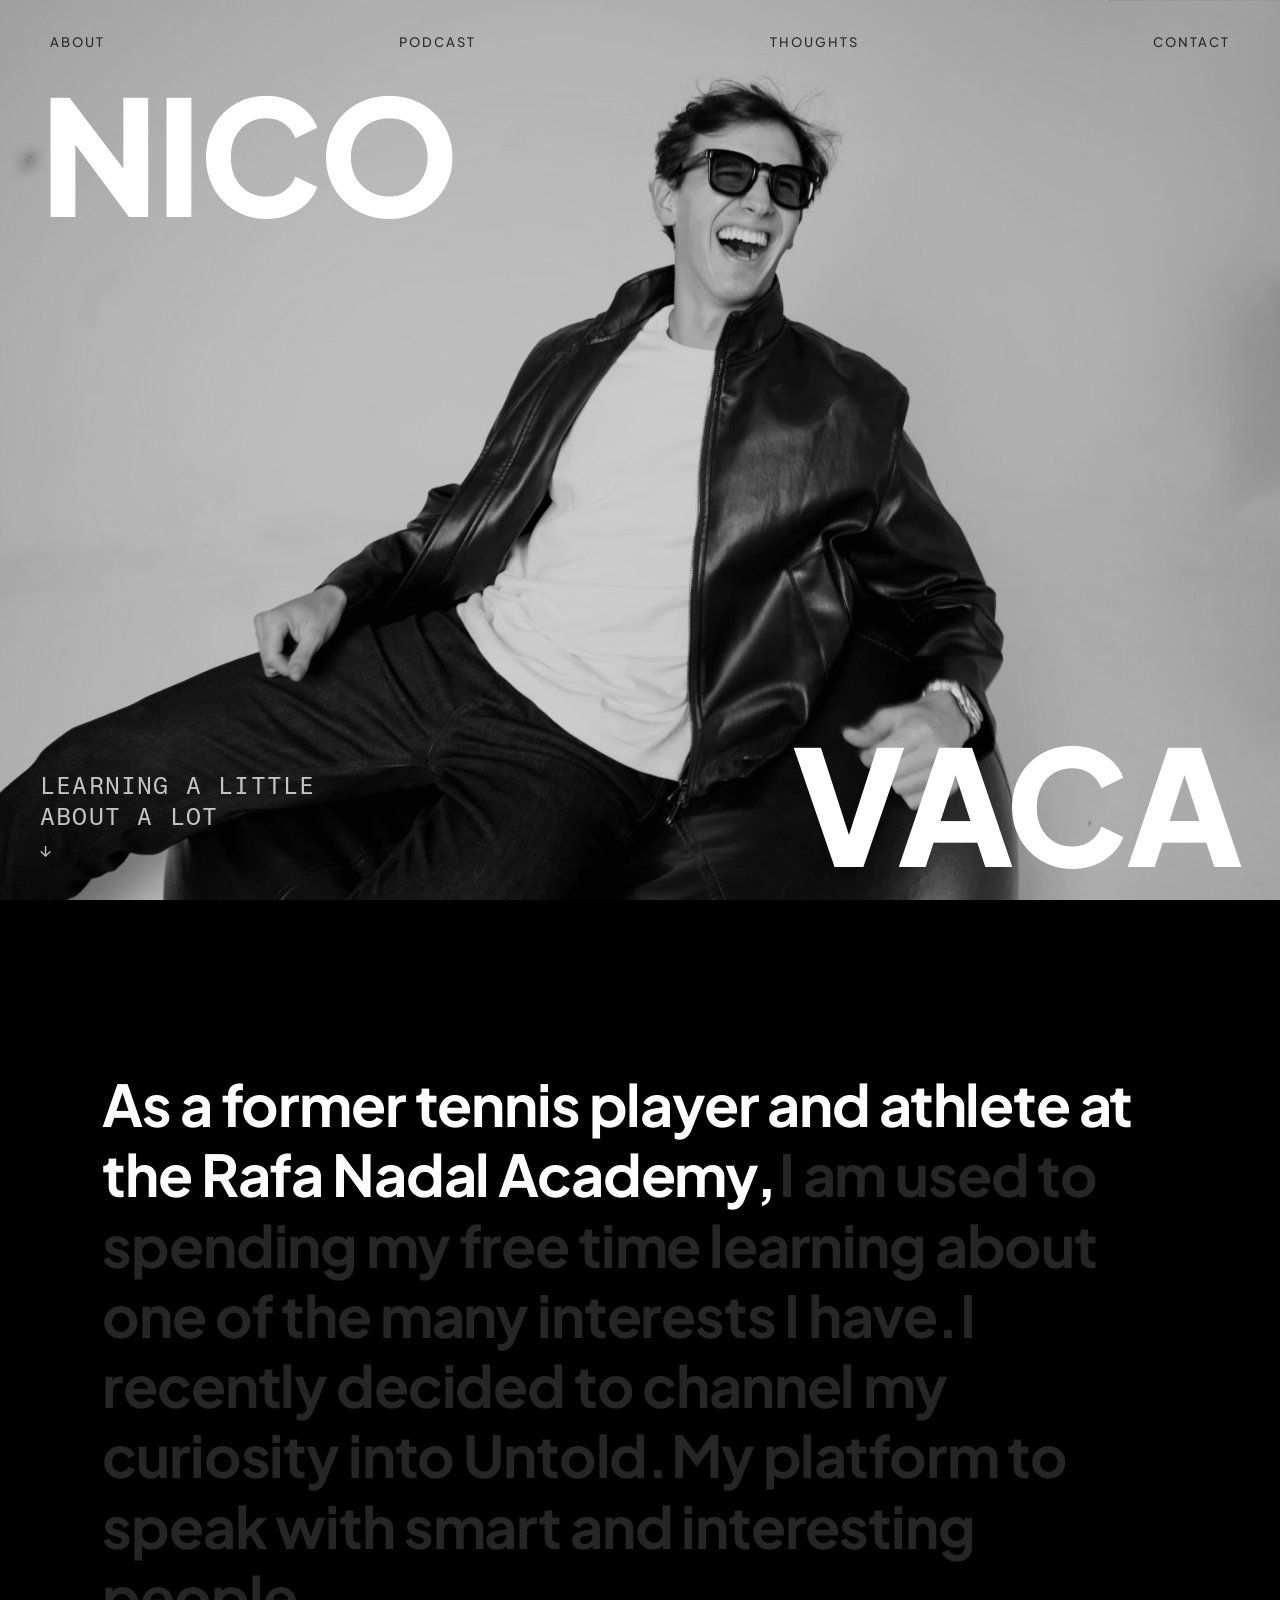
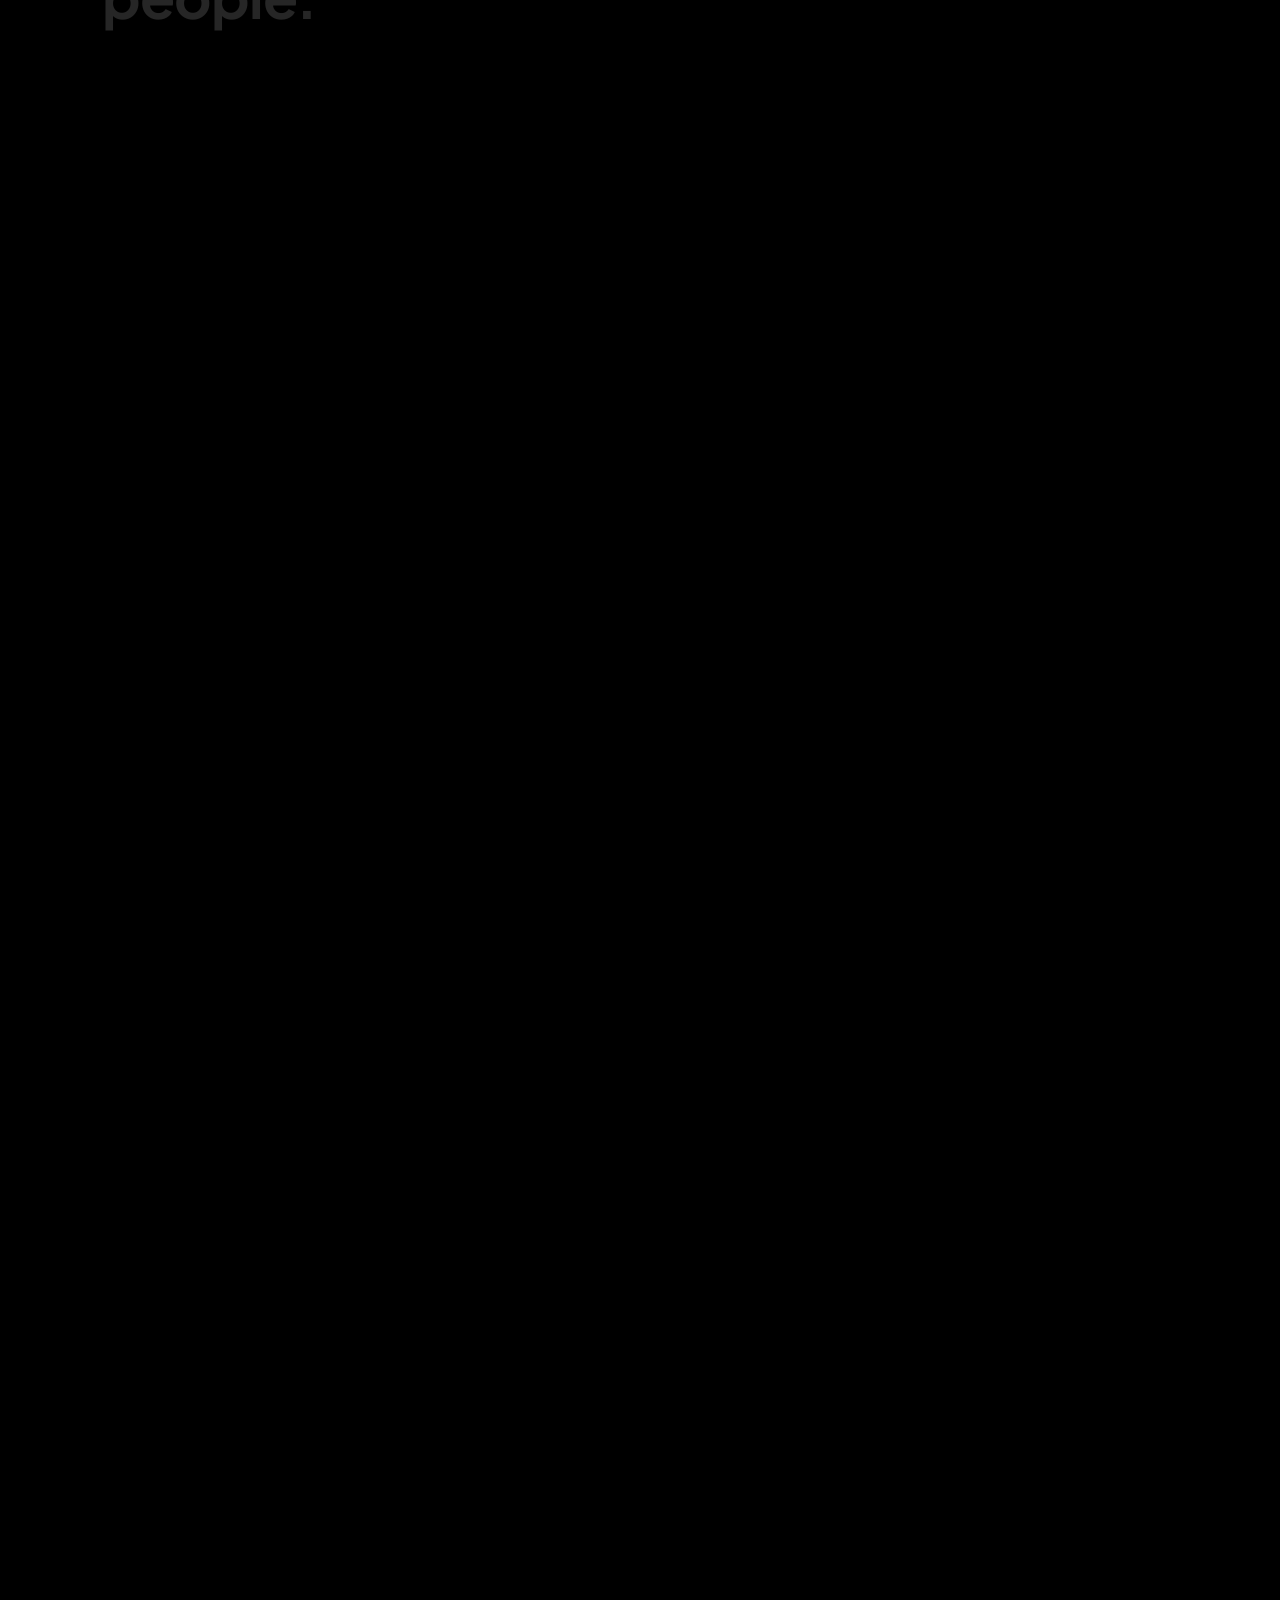
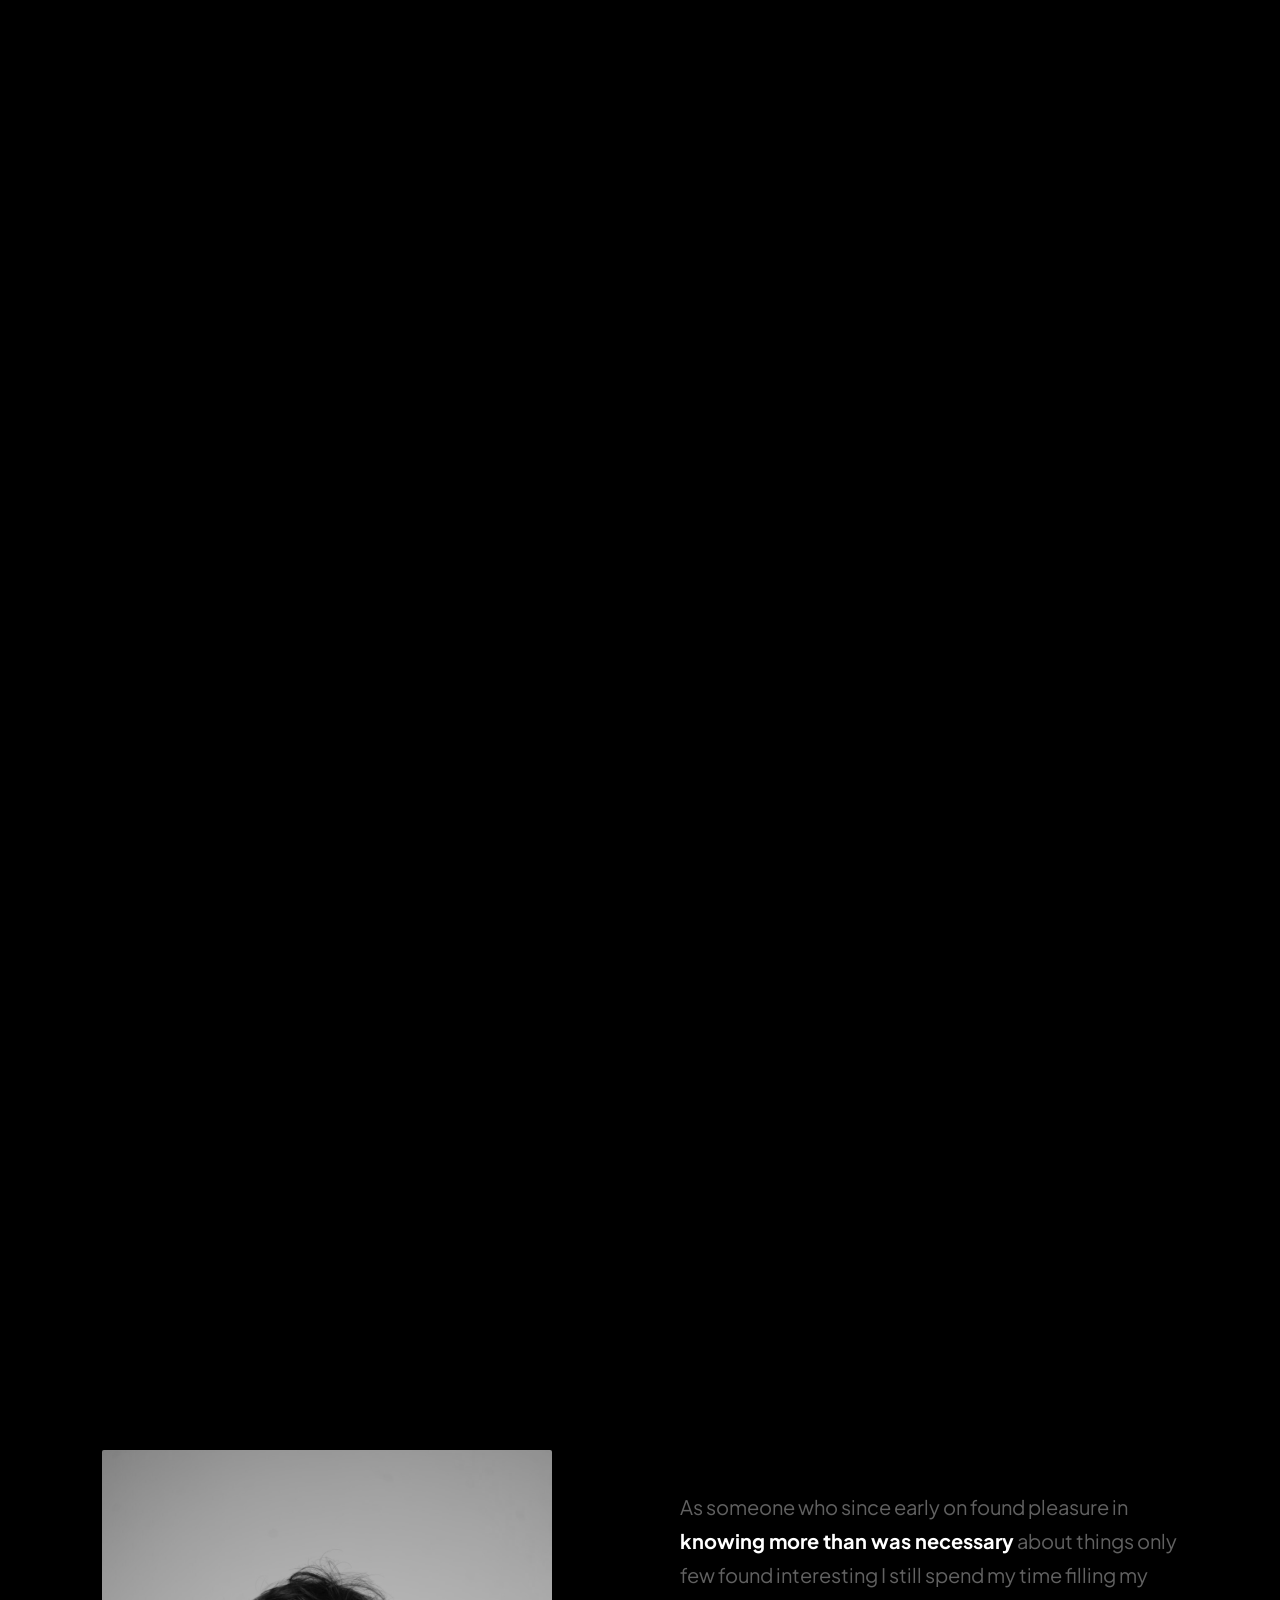
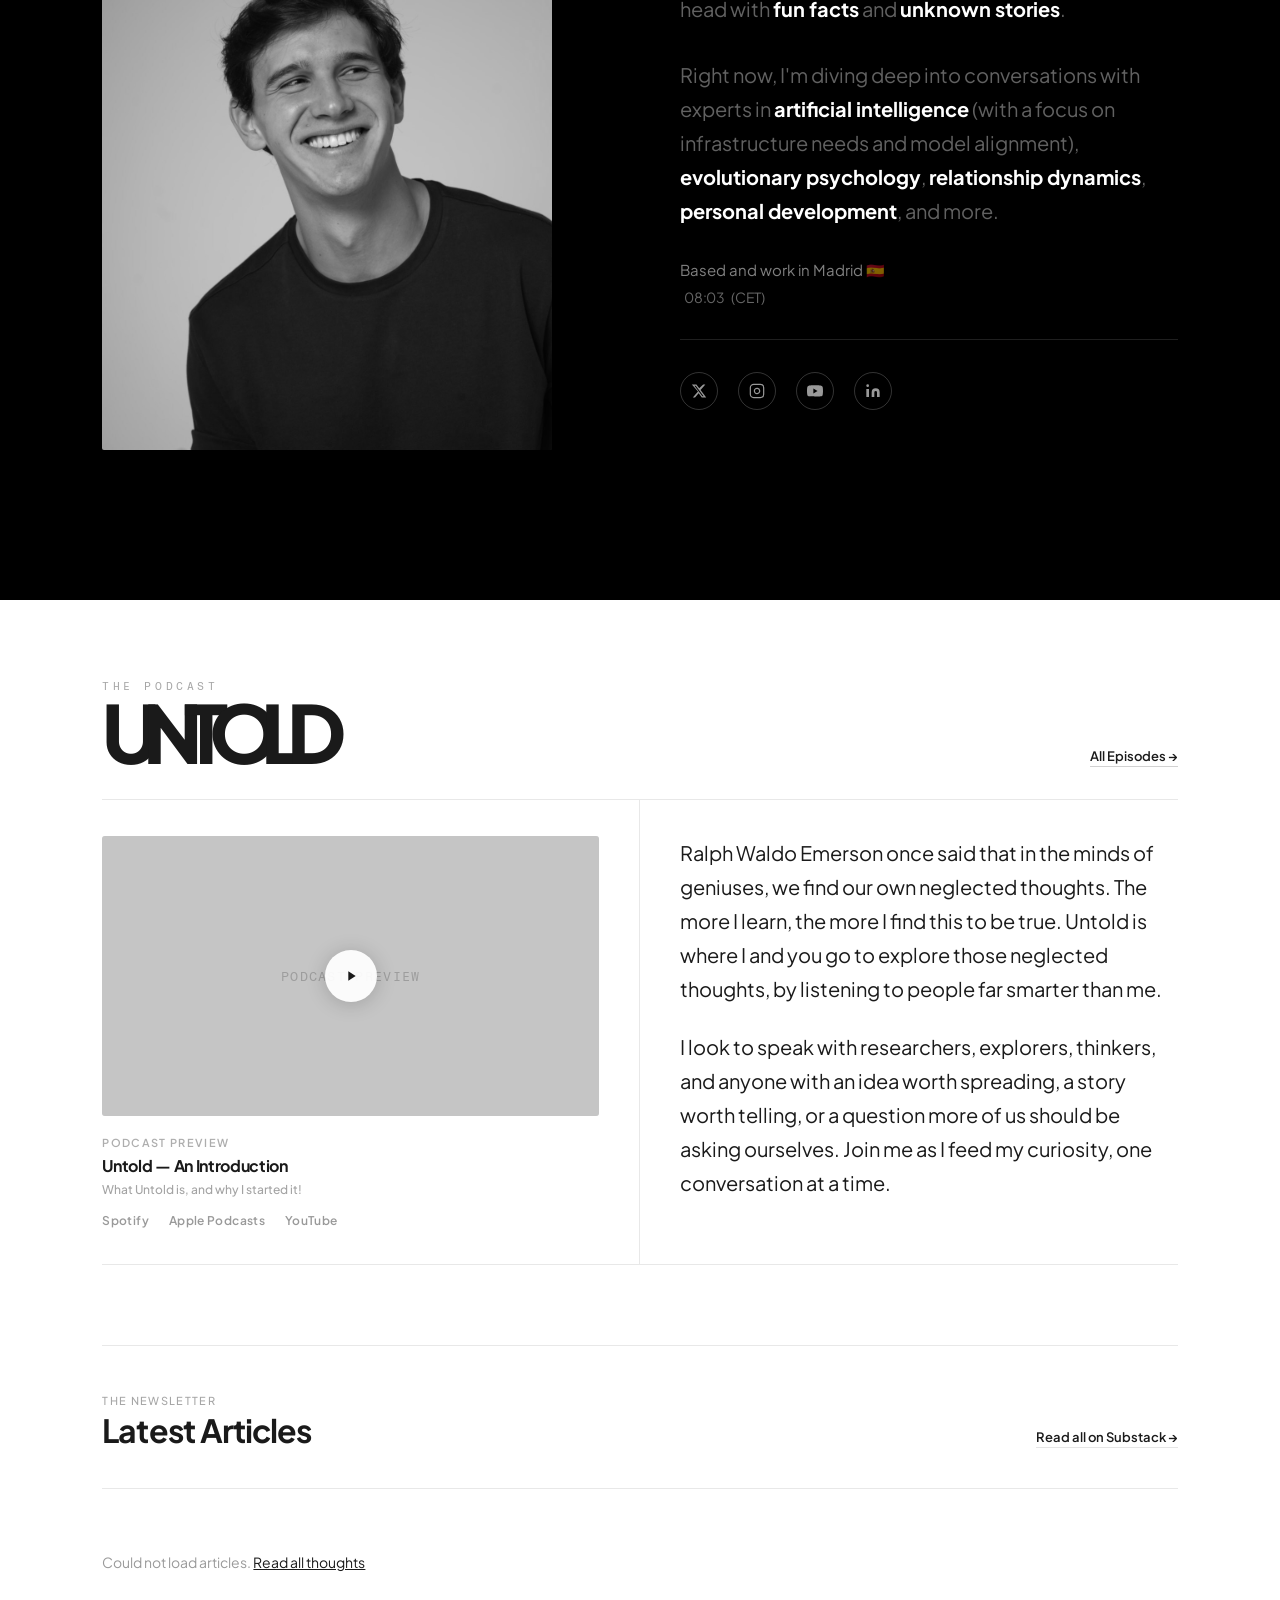
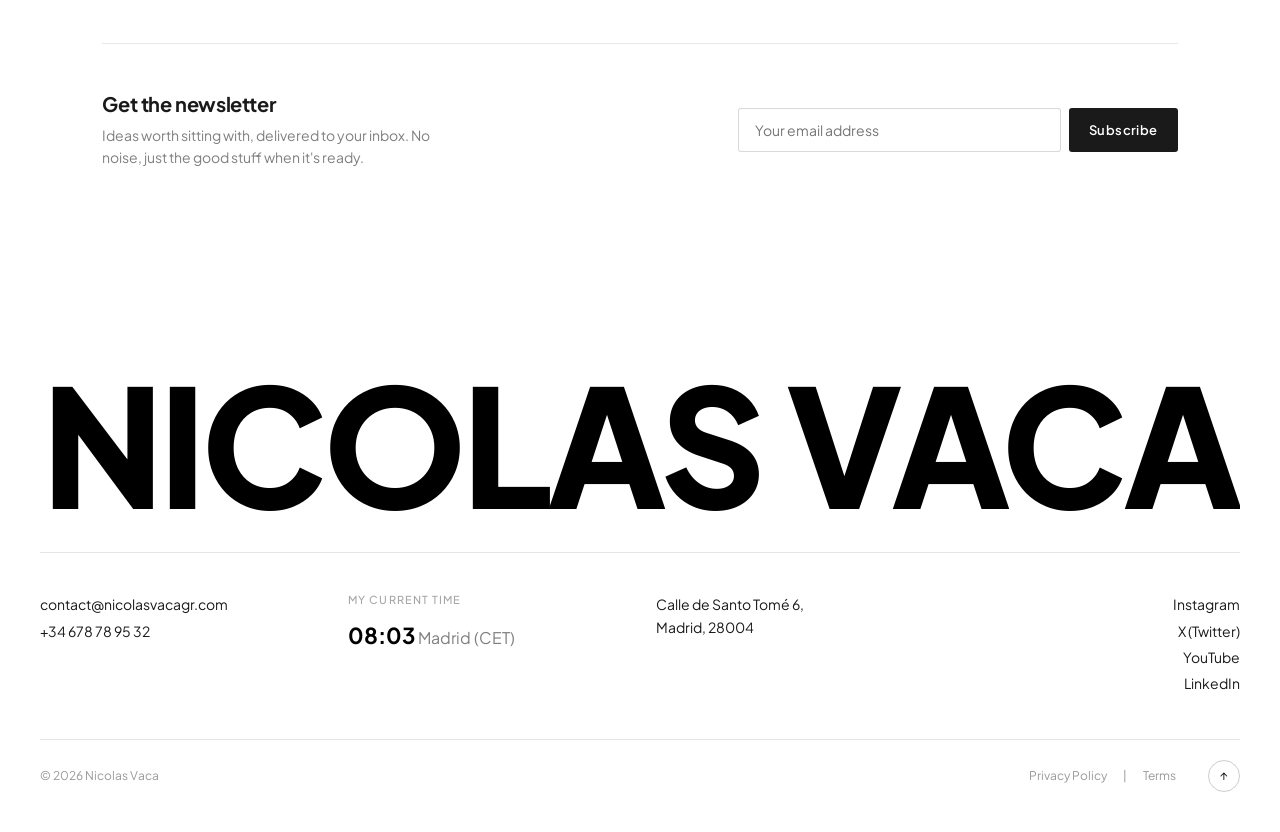
==== index.html @ 2f8f5717 "98%" ====
<!DOCTYPE html>
<html lang="en">
<head>
  <link rel="preconnect" href="https://fonts.googleapis.com">
  <link rel="preconnect" href="https://fonts.gstatic.com" crossorigin>
  <link href="https://fonts.googleapis.com/css2?family=Plus+Jakarta+Sans:ital,wght@0,200..800;1,200..800&family=Fragment+Mono&display=swap" rel="stylesheet">
  <link rel="stylesheet" href="shared.css">
  <meta charset="UTF-8">
  <meta name="viewport" content="width=device-width, initial-scale=1.0">
  <title>Nicolas Vaca</title>
  <style>
    *, *::before, *::after { box-sizing: border-box; margin: 0; padding: 0; }
    html { -webkit-font-smoothing: antialiased; scroll-behavior: smooth; }
    body { font-family: 'Plus Jakarta Sans', sans-serif; background: #000; color: #fff; overflow-x: hidden; }
    a { color: inherit; text-decoration: none; }
    button { cursor: pointer; background: none; border: none; font: inherit; color: inherit; }
    img { display: block; max-width: 100%; }

    /* ─── HERO ─── */
    #hero {
      position: relative; height: 100vh; overflow: hidden; background: #111; z-index: 1;
    }
    #hero::after {
      content: ''; position: absolute; inset: 0;
      background: rgba(0,0,0,0.18); pointer-events: none;
    }
    #hero-nico {
      position: absolute; top: 72px; left: 40px;
      font-size: clamp(80px, 14vw, 160px); font-weight: 900;
      letter-spacing: -0.02em; line-height: 1; color: #fff; z-index: 2; user-select: none;
    }
    #hero-vaca {
      position: absolute; bottom: 18px; right: 40px;
      font-size: clamp(80px, 14vw, 160px); font-weight: 900;
      letter-spacing: -0.02em; line-height: 1; color: #fff; z-index: 2; user-select: none;
    }
    #hero-tagline {
      position: absolute; bottom: 36px; left: 40px;
      font-size: 24px; letter-spacing: 0.05em; font-weight: 400;
      color: rgba(255,255,255,0.75); line-height: 1.3; z-index: 2;
      font-family: 'Fragment Mono', monospace; text-transform: uppercase;
      transition: opacity 0.3s ease;
    }
    #hero-arrow { display: block; margin-top: 8px; font-size: 18px; animation: bounce 2s ease-in-out infinite; }
    @keyframes bounce {
      0%,100% { transform: translateY(0); }
      50%      { transform: translateY(5px); }
    }

    /* ─── ABOUT SCROLL HIGHLIGHT ─── */
    #about-scroll-wrapper { position: relative; height: 400vh; background: #000; z-index: 2; }
    #about-scroll-sticky {
      position: sticky; top: 0; height: 100vh;
      display: flex; align-items: center; padding: 0 8%; overflow: hidden;
    }
    .about-sentence {
      display: inline; font-size: clamp(28px, 4.5vw, 60px);
      font-weight: 700; line-height: 1.22; letter-spacing: -0.02em;
      color: rgba(255,255,255,0.15); transition: color 500ms ease;
    }
    .about-sentence.lit  { color: #fff; }
    .about-sentence.dim  { color: rgba(255,255,255,0.15); }

    /* ─── ABOUT BIO ─── */
    #about {
      background: #000; display: grid; grid-template-columns: 1fr 1fr;
      min-height: 100vh; align-items: center; padding: 80px 8%; gap: 80px;
    }
    #about-photo {
      position: relative; aspect-ratio: 3/4; max-height: 600px;
      overflow: hidden; border-radius: 2px; background: #1a1a1a;
    }
    #about-photo img {
      width: 100%; height: 100%; object-fit: cover; filter: grayscale(100%);
    }
    #about-text-col { display: flex; flex-direction: column; gap: 32px; }
    .about-para { font-size: clamp(16px, 1.6vw, 20px); line-height: 1.7; color: rgba(255,255,255,0.38); }
    .about-para .hi { color: #fff; font-weight: 700; }
    #about-meta { display: flex; flex-direction: column; gap: 4px; }
    #about-location { font-size: 15px; color: rgba(255,255,255,0.5); }
    #about-clock { font-size: 18px; font-weight: 600; color: rgba(255,255,255,0.85); letter-spacing: -0.01em; }
    #about-clock span { font-size: 14px; font-weight: 400; color: rgba(255,255,255,0.4); margin-left: 4px; }
    #about-divider { width: 100%; height: 1px; background: rgba(255,255,255,0.12); }
    #about-socials { display: flex; gap: 20px; align-items: center; }
    #about-socials a {
      display: flex; align-items: center; justify-content: center;
      width: 38px; height: 38px; border-radius: 50%;
      border: 1px solid rgba(255,255,255,0.2); color: rgba(255,255,255,0.6);
      transition: border-color 180ms, color 180ms;
    }
    #about-socials a:hover { border-color: rgba(255,255,255,0.8); color: #fff; }
    #about-socials svg { width: 16px; height: 16px; }

    /* ─── PODCAST ─── */
    #podcast-section { background: #fff; color: #1a1a1a; padding: 80px 8%; }
    .pod-header { display: flex; align-items: flex-end; justify-content: space-between; margin-bottom: 32px; flex-wrap: wrap; gap: 12px; }
    .pod-title-label { font-size: 11px; letter-spacing: 0.32em; text-transform: uppercase; color: rgba(0,0,0,0.35); margin-bottom: 4px; font-family: 'Fragment Mono', monospace; }
    .pod-title { font-size: clamp(44px, 7vw, 80px); font-weight: 900; letter-spacing: -0.22em; text-transform: uppercase; line-height: 0.88; }
    .pod-cta { font-size: 13px; font-weight: 600; border-bottom: 1px solid rgba(0,0,0,0.18); padding-bottom: 2px; transition: opacity 180ms; }
    .pod-cta:hover { opacity: 0.5; }
    .pod-divider { width: 100%; height: 1px; background: rgba(0,0,0,0.09); border: none; margin: 0; }
    .pod-grid { display: grid; grid-template-columns: 1fr 1fr; align-items: start; }
    .pod-left { border-right: 1px solid rgba(0,0,0,0.09); padding: 36px 40px 36px 0; }
    .pod-right { padding: 36px 0 36px 40px; display: flex; flex-direction: column; gap: 24px; }
    .pod-video-wrap { position: relative; border-radius: 3px; overflow: hidden; aspect-ratio: 16/9; background: #e8e8e8; }
    .pod-play-overlay { position: absolute; inset: 0; background: rgba(0,0,0,0.12); display: flex; align-items: center; justify-content: center; }
    .pod-play-btn { width: 52px; height: 52px; border-radius: 50%; background: rgba(255,255,255,0.93); display: flex; align-items: center; justify-content: center; color: #1a1a1a; box-shadow: 0 2px 20px rgba(0,0,0,0.18); transition: transform 200ms; }
    .pod-play-btn:hover { transform: scale(1.06); }
    .pod-desc-text { font-size: clamp(16px, 1.6vw, 20px); line-height: 1.7; color: #1a1a1a; }
    .pod-ep-label { font-size: 11px; letter-spacing: 0.12em; text-transform: uppercase; color: rgba(0,0,0,0.32); font-weight: 600; margin-bottom: 6px; margin-top: 20px; }
    .pod-ep-title { font-size: 16px; line-height: 1.38; letter-spacing: -0.02em; font-weight: 700; margin-bottom: 5px; }
    .pod-ep-meta { font-size: 12px; color: rgba(0,0,0,0.36); font-weight: 500; }
    .pod-platforms { display: flex; gap: 20px; margin-top: 16px; flex-wrap: wrap; }
    .pod-plat-btn { font-size: 12px; font-weight: 600; letter-spacing: 0.03em; color: rgba(0,0,0,0.4); transition: color 180ms; }
    .pod-plat-btn:hover { color: #1a1a1a; }

    /* ─── NEWSLETTER ─── */
    #newsletter-section { background: #fff; color: #1a1a1a; padding: 0 8% 80px; }
    .nl-header { display: flex; align-items: flex-end; justify-content: space-between; padding: 48px 0 40px; gap: 24px; flex-wrap: wrap; }
    .nl-title-label { font-size: 11px; letter-spacing: 0.12em; text-transform: uppercase; color: rgba(0,0,0,0.35); font-weight: 500; margin-bottom: 6px; }
    .nl-title { font-size: 32px; font-weight: 700; letter-spacing: -0.03em; line-height: 1.1; }
    .nl-link { font-size: 13px; font-weight: 600; border-bottom: 1px solid rgba(0,0,0,0.1); padding-bottom: 2px; }
    .nl-divider { width: 100%; height: 1px; background: rgba(0,0,0,0.09); border: none; }
    #nl-articles { display: flex; gap: 32px; padding: 40px 0 48px; }
    .nl-article { flex: 1 1 0; min-width: 0; display: flex; flex-direction: column; gap: 12px; border-right: 1px solid rgba(0,0,0,0.09); padding-right: 32px; color: inherit; transition: opacity 180ms; }
    .nl-article:last-child { border-right: none; padding-right: 0; }
    .nl-article:hover { opacity: 0.7; }
    .nl-art-img { width: 100%; aspect-ratio: 16/9; border-radius: 3px; overflow: hidden; background: #f0f0f0; }
    .nl-art-img img { width: 100%; height: 100%; object-fit: cover; }
    .nl-art-date { font-size: 11px; letter-spacing: 0.1em; text-transform: uppercase; color: rgba(0,0,0,0.35); font-weight: 500; }
    .nl-art-title { font-size: 16px; font-weight: 700; line-height: 1.35; }
    .nl-art-excerpt { font-size: 13px; line-height: 1.7; color: rgba(0,0,0,0.5); display: -webkit-box; -webkit-line-clamp: 3; -webkit-box-orient: vertical; overflow: hidden; flex: 1; }
    .nl-art-read { font-size: 12px; font-weight: 600; }
    .nl-signup { display: flex; align-items: center; justify-content: space-between; padding: 48px 0 64px; gap: 32px; flex-wrap: wrap; border-top: 1px solid rgba(0,0,0,0.09); }
    .nl-signup-copy { display: flex; flex-direction: column; gap: 8px; flex: 1; min-width: 240px; }
    .nl-signup-title { font-size: 20px; font-weight: 700; letter-spacing: -0.02em; line-height: 1.2; }
    .nl-signup-sub { font-size: 14px; color: rgba(0,0,0,0.5); line-height: 1.6; max-width: 360px; }
    .nl-form { display: flex; gap: 8px; flex: 1; min-width: 280px; max-width: 440px; }
    .nl-input { flex: 1; height: 44px; padding: 0 16px; font-size: 14px; font-family: inherit; border: 1px solid rgba(0,0,0,0.15); border-radius: 3px; outline: none; background: #fff; min-width: 0; }
    .nl-input:focus { border-color: rgba(0,0,0,0.4); }
    .nl-submit { height: 44px; padding: 0 20px; background: #1a1a1a; color: #fff; border-radius: 3px; font-size: 13px; font-weight: 600; font-family: inherit; letter-spacing: 0.03em; white-space: nowrap; transition: opacity 180ms; }
    .nl-submit:hover { opacity: 0.8; }

    /* ─── RESPONSIVE ─── */
    @media (max-width: 768px) {
      #hero-nico { top: 72px; left: 20px; font-size: clamp(52px,16vw,100px); }
      #hero-vaca { bottom: 80px; right: 20px; font-size: clamp(52px,16vw,100px); }
      #hero-tagline { left: 20px; bottom: auto; top: 50%; transform: translateY(-50%); font-size: 14px; }
      #about { grid-template-columns: 1fr; padding: 60px 6%; gap: 40px; }
      #about-photo { max-height: 400px; aspect-ratio: 4/3; }
      #about-photo img { object-position: center 15%; transform: scale(1.1); transform-origin: center top; }
      .pod-grid { grid-template-columns: 1fr; }
      .pod-left { border-right: none; border-bottom: 1px solid rgba(0,0,0,0.09); padding: 28px 0; }
      .pod-right { padding: 28px 0 0; }
      #nl-articles { flex-direction: column; }
      .nl-article { border-right: none; padding-right: 0; border-bottom: 1px solid rgba(0,0,0,0.09); padding-bottom: 24px; }
      .nl-article:last-child { border-bottom: none; }
      .about-sentence { font-size: clamp(22px,6vw,40px); }
      #podcast-section, #newsletter-section { padding-left: 6%; padding-right: 6%; }
    }
  </style>
</head>
<body>

<a href="#about" style="position:absolute;width:1px;height:1px;overflow:hidden;clip:rect(0,0,0,0)">Skip to content</a>

<!-- ─── HERO ─── -->
<section id="hero" aria-label="Hero">
  <img src="images/HERO" alt="Nicolas Vaca" style="position:absolute;inset:0;width:100%;height:100%;object-fit:cover;object-position:center top;" loading="eager">
  <span id="hero-nico" aria-hidden="true">NICO</span>
  <span id="hero-vaca" aria-hidden="true">VACA</span>
  <div id="hero-tagline">
    LEARNING A LITTLE<br>ABOUT A LOT
    <span id="hero-arrow">↓</span>
  </div>
</section>

<!-- ─── ABOUT SCROLL HIGHLIGHT ─── -->
<section id="about-scroll-wrapper" aria-label="About intro">
  <div id="about-scroll-sticky">
    <div role="text">
      <span class="about-sentence" data-index="0">As a former tennis player and athlete at the Rafa Nadal Academy,</span>
      <span class="about-sentence" data-index="1"> I am used to spending my free time learning about one of the many interests I have.</span>
      <span class="about-sentence" data-index="2"> I recently decided to channel my curiosity into Untold.</span>
      <span class="about-sentence" data-index="3"> My platform to speak with smart and interesting people.</span>
    </div>
  </div>
</section>

<!-- ─── ABOUT BIO ─── -->
<section id="about" aria-label="About Nicolas Vaca">
  <div id="about-photo">
    <img src="images/cheeky-look" alt="Nicolas Vaca" loading="lazy">
  </div>
  <div id="about-text-col">
    <p class="about-para">As someone who since early on found pleasure in <span class="hi">knowing more than was necessary</span> about things only few found interesting I still spend my time filling my head with <span class="hi">fun facts</span> and <span class="hi">unknown stories</span>.</p>
    <p class="about-para">Right now, I'm diving deep into conversations with experts in <span class="hi">artificial intelligence</span> (with a focus on infrastructure needs and model alignment), <span class="hi">evolutionary psychology</span>, <span class="hi">relationship dynamics</span>, <span class="hi">personal development</span>, and more.</p>
    <div id="about-meta">
      <div id="about-location">Based and work in Madrid 🇪🇸</div>
      <div id="about-clock"><span id="clock-time">00:00</span><span> (CET)</span></div>
    </div>
    <div id="about-divider"></div>
    <nav id="about-socials" aria-label="Social links">
      <a href="https://x.com/nicolasvacagr" target="_blank" rel="noopener noreferrer" aria-label="X">
        <svg viewBox="0 0 24 24" fill="currentColor"><path d="M18.244 2.25h3.308l-7.227 8.26 8.502 11.24H16.17l-4.714-6.231-5.401 6.231H2.736l7.73-8.835L1.254 2.25H8.08l4.259 5.63zm-1.161 17.52h1.833L7.084 4.126H5.117z"/></svg>
      </a>
      <a href="https://instagram.com/nicolasvacagr" target="_blank" rel="noopener noreferrer" aria-label="Instagram">
        <svg viewBox="0 0 24 24" fill="none" stroke="currentColor" stroke-width="1.8"><rect x="2" y="2" width="20" height="20" rx="5"/><path d="M16 11.37A4 4 0 1 1 12.63 8 4 4 0 0 1 16 11.37z"/><line x1="17.5" y1="6.5" x2="17.51" y2="6.5"/></svg>
      </a>
      <a href="https://youtube.com/@nicolasvacagr" target="_blank" rel="noopener noreferrer" aria-label="YouTube">
        <svg viewBox="0 0 24 24" fill="currentColor"><path d="M23.498 6.186a3.016 3.016 0 0 0-2.122-2.136C19.505 3.545 12 3.545 12 3.545s-7.505 0-9.377.505A3.017 3.017 0 0 0 .502 6.186C0 8.07 0 12 0 12s0 3.93.502 5.814a3.016 3.016 0 0 0 2.122 2.136c1.871.505 9.376.505 9.376.505s7.505 0 9.377-.505a3.015 3.015 0 0 0 2.122-2.136C24 15.93 24 12 24 12s0-3.93-.502-5.814zM9.545 15.568V8.432L15.818 12l-6.273 3.568z"/></svg>
      </a>
      <a href="https://linkedin.com/in/nicovaca" target="_blank" rel="noopener noreferrer" aria-label="LinkedIn">
        <svg viewBox="0 0 24 24" fill="currentColor"><path d="M16 8a6 6 0 0 1 6 6v7h-4v-7a2 2 0 0 0-4 0v7h-4v-7a6 6 0 0 1 6-6z"/><rect x="2" y="9" width="4" height="12"/><circle cx="4" cy="4" r="2"/></svg>
      </a>
    </nav>
  </div>
</section>

<!-- ─── PODCAST ─── -->
<section id="podcast-section" aria-label="Podcast">
  <div class="pod-header">
    <div>
      <div class="pod-title-label">The Podcast</div>
      <div class="pod-title">Untold</div>
    </div>
    <a href="podcast.html" class="pod-cta">All Episodes →</a>
  </div>
  <hr class="pod-divider">
  <div class="pod-grid">
    <div class="pod-left">
      <div class="pod-video-wrap">
        <div style="position:absolute;inset:0;background:#e0e0e0;display:flex;align-items:center;justify-content:center;color:rgba(0,0,0,0.2);font-size:13px;letter-spacing:0.1em;text-transform:uppercase;font-family:'Fragment Mono',monospace;">Podcast Preview</div>
        <div class="pod-play-overlay">
          <button class="pod-play-btn" aria-label="Play episode" onclick="this.closest('.pod-video-wrap').innerHTML='<iframe src=\'https://www.youtube.com/embed/Jyq0goeYNwg?rel=0&autoplay=1\' frameborder=\'0\' allow=\'autoplay;encrypted-media\' allowfullscreen style=\'position:absolute;inset:0;width:100%;height:100%;\'></iframe>'">
            <svg width="16" height="16" viewBox="0 0 24 24" fill="currentColor"><path d="M8 5v14l11-7z"/></svg>
          </button>
        </div>
      </div>
      <div class="pod-ep-label">Podcast Preview</div>
      <div class="pod-ep-title">Untold — An Introduction</div>
      <div class="pod-ep-meta">What Untold is, and why I started it!</div>
      <div class="pod-platforms">
        <button class="pod-plat-btn" onclick="window.open('https://open.spotify.com/show/5FGKcMKTWyOAPTgkGNxATB','_blank')">Spotify</button>
        <button class="pod-plat-btn" onclick="window.open('https://podcasts.apple.com/co/podcast/untold/id1881240541','_blank')">Apple Podcasts</button>
        <button class="pod-plat-btn" onclick="window.open('https://youtube.com/@nicolasvacagr','_blank')">YouTube</button>
      </div>
    </div>
    <div class="pod-right">
      <p class="pod-desc-text">Ralph Waldo Emerson once said that in the minds of geniuses, we find our own neglected thoughts. The more I learn, the more I find this to be true. Untold is where I and you go to explore those neglected thoughts, by listening to people far smarter than me.</p>
      <p class="pod-desc-text">I look to speak with researchers, explorers, thinkers, and anyone with an idea worth spreading, a story worth telling, or a question more of us should be asking ourselves. Join me as I feed my curiosity, one conversation at a time.</p>
    </div>
  </div>
  <hr class="pod-divider" style="margin-top:0;">
</section>

<!-- ─── NEWSLETTER ─── -->
<section id="newsletter-section">
  <hr class="nl-divider">
  <div class="nl-header">
    <div>
      <div class="nl-title-label">The Newsletter</div>
      <div class="nl-title">Latest Articles</div>
    </div>
    <a href="thoughts.html" class="nl-link">Read all on Substack →</a>
  </div>
  <hr class="nl-divider">
  <div id="nl-articles">
    <div class="nl-article" style="pointer-events:none;opacity:0.3;">
      <div class="nl-art-img"></div>
      <div style="height:11px;background:#e8e8e8;width:35%;border-radius:3px;"></div>
      <div style="height:16px;background:#e8e8e8;width:90%;border-radius:3px;"></div>
    </div>
  </div>
  <div class="nl-signup">
    <div class="nl-signup-copy">
      <div class="nl-signup-title">Get the newsletter</div>
      <div class="nl-signup-sub">Ideas worth sitting with, delivered to your inbox. No noise, just the good stuff when it's ready.</div>
    </div>
    <form class="nl-form" onsubmit="handleNlSubmit(event)">
      <input class="nl-input" type="email" placeholder="Your email address" required id="nl-email">
      <button class="nl-submit" type="submit" id="nl-btn">Subscribe</button>
    </form>
  </div>
</section>

<!-- ─── ABOUT SCROLL HIGHLIGHT SCRIPT ─── -->
<script>
  const wrapper   = document.getElementById('about-scroll-wrapper');
  const sentences = document.querySelectorAll('.about-sentence');
  window.addEventListener('scroll', () => {
    const p = Math.max(0, Math.min(1, -wrapper.getBoundingClientRect().top / (wrapper.offsetHeight - window.innerHeight)));
    sentences.forEach((el, i) => {
      const t = i / sentences.length, n = (i + 1) / sentences.length;
      el.classList.toggle('lit', p >= t && p < n);
      el.classList.toggle('dim', p >= n);
    });
  }, { passive: true });
</script>

<script>
  window.PAGE_DARK_SECTIONS  = ['about-scroll-wrapper', 'about'];
  window.PAGE_LIGHT_SECTIONS = ['podcast-section', 'newsletter-section'];

  // Tagline fade on scroll
  const taglineEl = document.getElementById('hero-tagline');
  const heroEl    = document.getElementById('hero');
  window.addEventListener('scroll', () => {
    const y = window.scrollY;
    if (taglineEl) taglineEl.style.opacity = Math.max(0, 1 - y / (heroEl.offsetHeight * 0.45)).toFixed(3);
  }, { passive: true });
</script>
<script src="components.js"></script>

<!-- Substack articles -->
<script>
  async function loadArticles() {
    const container = document.getElementById('nl-articles');
    const feedUrl = 'https://nicolasvaca.substack.com/feed';
    const proxies = [
      u => `https://corsproxy.io/?url=${encodeURIComponent(u)}`,
      u => `https://api.allorigins.win/raw?url=${encodeURIComponent(u)}`,
      u => `https://thingproxy.freeboard.io/fetch/${u}`,
    ];
    let xml = null;
    for (const p of proxies) {
      try {
        const res = await fetch(p(feedUrl), { signal: AbortSignal.timeout(6000) });
        if (!res.ok) continue;
        const doc = new DOMParser().parseFromString(await res.text(), 'text/xml');
        if (doc.querySelector('item')) { xml = doc; break; }
      } catch { continue; }
    }
    if (!xml) {
      container.innerHTML = `<div style="padding:24px 0;color:rgba(0,0,0,0.4);font-size:14px;">Could not load articles. <a href="thoughts.html" style="color:#1a1a1a;text-decoration:underline;">Read all thoughts</a></div>`;
      return;
    }
    container.innerHTML = Array.from(xml.querySelectorAll('item')).slice(0, 3).map((item, i, arr) => {
      const title   = item.querySelector('title')?.textContent?.trim() ?? '';
      const link    = item.querySelector('link')?.textContent?.trim() ?? '#';
      const pub     = item.querySelector('pubDate')?.textContent ?? '';
      const date    = pub ? new Date(pub).toLocaleDateString('en-GB', { day: 'numeric', month: 'long', year: 'numeric' }) : '';
      const desc    = item.querySelector('description')?.textContent ?? '';
      const tmp     = document.createElement('div'); tmp.innerHTML = desc;
      const excerpt = tmp.textContent.replace(/\s+/g, ' ').trim().slice(0, 180);
      const imgM    = desc.match(/img.*?src=["']([^"']+)/);
      return `<a href="${link}" target="_blank" rel="noopener" class="nl-article"${i === arr.length - 1 ? ' style="border-right:none;padding-right:0;"' : ''}>
        ${imgM ? `<div class="nl-art-img"><img src="${imgM[1]}" alt="${title}" loading="lazy"></div>` : `<div class="nl-art-img" style="background:#e0e0e0;"></div>`}
        <span class="nl-art-date">${date}</span>
        <span class="nl-art-title">${title}</span>
        <span class="nl-art-excerpt">${excerpt}</span>
        <span class="nl-art-read">Read →</span>
      </a>`;
    }).join('');
  }
  loadArticles();
</script>

</body>
</html>
---- shared.css ----
/* ─── SHARED.CSS ─── */
/* Import once here, not in every page */
@import url('https://fonts.googleapis.com/css2?family=Plus+Jakarta+Sans:ital,wght@0,200..800;1,200..800&family=Fragment+Mono&display=swap');

*, *::before, *::after { box-sizing: border-box; margin: 0; padding: 0; }
html { -webkit-font-smoothing: antialiased; scroll-behavior: smooth; }
body { font-family: 'Plus Jakarta Sans', sans-serif; background: #fff; color: #1a1a1a; overflow-x: hidden; }
a { color: inherit; text-decoration: none; }
button { cursor: pointer; background: none; border: none; font: inherit; color: inherit; }
img { display: block; max-width: 100%; }

/* ─── NAV ─── */
#nav {
  position: fixed;
  top: 20px; left: 0; right: 0;
  z-index: 1000;
  pointer-events: none;
  height: 52px;
}
#nav-expanded {
  position: absolute; top: 0; left: 50px; right: 50px;
  display: flex; align-items: center; justify-content: space-between;
  padding: 14px 0; color: #1a1a1a;
  pointer-events: auto; opacity: 1;
  transition: opacity 0.4s ease, color 0.3s ease;
}
#nav-expanded a {
  font-size: 13px; letter-spacing: 0.15em; font-weight: 500; opacity: 0.88;
  transition: opacity 180ms ease;
}
#nav-expanded a:hover { opacity: 1; }

#nav-compact {
  position: absolute; top: 0; right: 40px;
  display: flex; align-items: center; gap: 28px;
  padding: 10px 24px; border-radius: 40px;
  background: rgba(0, 0, 0, 0.15);
  backdrop-filter: blur(12px); -webkit-backdrop-filter: blur(12px);
  border: 1px solid rgba(0, 0, 0, 0.18); color: #1a1a1a;
  pointer-events: none; opacity: 0;
  transition: opacity 0.4s ease, background 0.3s ease, border-color 0.3s ease, color 0.3s ease;
}
#nav-compact a {
  font-size: 13px; letter-spacing: 0.15em; font-weight: 500; opacity: 0.88;
  white-space: nowrap; transition: opacity 180ms ease;
}
#nav-compact a:first-child { font-weight: 800; letter-spacing: 0.02em; }
#nav-compact a:hover { opacity: 1; }

#nav.compact #nav-expanded { opacity: 0; pointer-events: none; }
#nav.compact #nav-compact  { opacity: 1; pointer-events: auto; }

/* Inner pages: pill visible from the start */
#nav.inner-page #nav-expanded { opacity: 0; pointer-events: none; }
#nav.inner-page #nav-compact  { opacity: 1; pointer-events: auto; }

#nav.dark-section #nav-expanded { color: #fff; }
#nav.dark-section #nav-compact {
  color: #fff;
  background: rgba(255, 255, 255, 0.1);
  border-color: rgba(255, 255, 255, 0.15);
}
#nav.light #nav-expanded { color: #1a1a1a; }
#nav.light #nav-compact {
  color: #1a1a1a;
  background: rgba(0, 0, 0, 0.07);
  border-color: rgba(0, 0, 0, 0.14);
}

/* ─── FOOTER ─── */
footer {
  background: #fff; color: #1a1a1a; padding: 60px 40px 20px;
}
#footer-name {
  font-weight: 900; letter-spacing: -0.03em; line-height: 0.85;
  color: #000; margin-bottom: 40px; width: 100%;
  text-align: center; text-transform: uppercase;
  display: block; white-space: nowrap; overflow: hidden;
}
#footer-grid {
  display: grid; grid-template-columns: 1fr 1fr 1fr 1fr;
  gap: 32px; padding: 40px 0;
  border-top: 1px solid rgba(0,0,0,0.1);
  border-bottom: 1px solid rgba(0,0,0,0.1);
}
.footer-col-label { font-size: 11px; letter-spacing: 0.1em; color: rgba(0,0,0,0.35); font-weight: 500; text-transform: uppercase; margin-bottom: 12px; }
.footer-col-value { font-size: 14px; color: #1a1a1a; line-height: 1.6; }
.footer-col-value a { display: flex; align-items: center; gap: 6px; font-size: 14px; color: #1a1a1a; margin-bottom: 4px; transition: opacity 180ms; }
.footer-col-value a:hover { opacity: 0.5; }
.fc-left  { text-align: left; }
.fc-right { text-align: right; }
.fc-right .footer-col-value a { justify-content: flex-end; }
.footer-time-big { font-size: 22px; font-weight: 700; color: #000; }
.footer-time-loc { font-size: 16px; font-weight: 400; color: rgba(0,0,0,0.5); }
#footer-bottom { display: flex; align-items: center; justify-content: space-between; padding: 20px 0; font-size: 12px; color: rgba(0,0,0,0.4); }
#footer-bottom a { color: inherit; transition: opacity 180ms; }
#footer-bottom a:hover { opacity: 0.7; }
#scroll-top { display: flex; align-items: center; justify-content: center; width: 32px; height: 32px; border: 1px solid rgba(0,0,0,0.2); border-radius: 50%; color: #1a1a1a; transition: border-color 180ms; margin-left: 16px; }
#scroll-top:hover { border-color: #000; }

/* ─── RESPONSIVE ─── */
@media (max-width: 768px) {
  #nav-expanded { left: 20px; right: 20px; }
  #nav-compact  { right: 20px; padding: 10px 20px; }
  #footer-grid { grid-template-columns: 1fr 1fr; }
  footer { padding: 40px 20px 0; }
  .fc-right { text-align: left; }
  .fc-right .footer-col-value a { justify-content: flex-start; }
}

/* ─── MOBILE NAV (≤ 700px) ─── */
#nav-burger {
  display: none;
  position: absolute; top: 10px; right: 20px;
  width: 40px; height: 40px;
  border-radius: 50%;
  background: rgba(0,0,0,0.15);
  backdrop-filter: blur(12px); -webkit-backdrop-filter: blur(12px);
  border: 1px solid rgba(0,0,0,0.18);
  flex-direction: column; align-items: center; justify-content: center; gap: 5px;
  pointer-events: auto; cursor: pointer; z-index: 1001;
}
#nav-burger span {
  display: block; width: 16px; height: 1.5px;
  background: #fff; border-radius: 2px;
}
#nav.light #nav-burger { background: rgba(0,0,0,0.07); border-color: rgba(0,0,0,0.14); }
#nav.light #nav-burger span { background: #1a1a1a; }

#nav-mobile-overlay {
  display: none;
  position: fixed; inset: 0; z-index: 9999;
  background: #000;
  flex-direction: column; align-items: center; justify-content: center; gap: 36px;
  opacity: 0; pointer-events: none;
  transition: opacity 300ms ease;
}
#nav-mobile-overlay.open {
  opacity: 1; pointer-events: auto;
}
#nav-mobile-overlay a {
  font-size: 32px; font-weight: 900; letter-spacing: 0.1em;
  text-transform: uppercase; color: #fff; text-decoration: none;
  transition: opacity 180ms;
}
#nav-mobile-overlay a:hover { opacity: 0.5; }
#nav-mobile-close {
  position: absolute; top: 24px; right: 24px;
  font-size: 20px; color: rgba(255,255,255,0.6);
  background: none; border: none; cursor: pointer;
  transition: color 180ms;
}
#nav-mobile-close:hover { color: #fff; }

@media (max-width: 700px) {
  #nav-compact { display: none !important; }
  #nav-expanded { display: none !important; }
  #nav-burger { display: flex; }
  #nav-mobile-overlay { display: flex; }
}

/* ─── FOOTER NAME MOBILE ─── */
@media (max-width: 600px) {
  #footer-name {
    font-size: 28px !important;
    white-space: normal;
    text-align: left;
    line-height: 1.1;
    margin-bottom: 24px;
  }
}
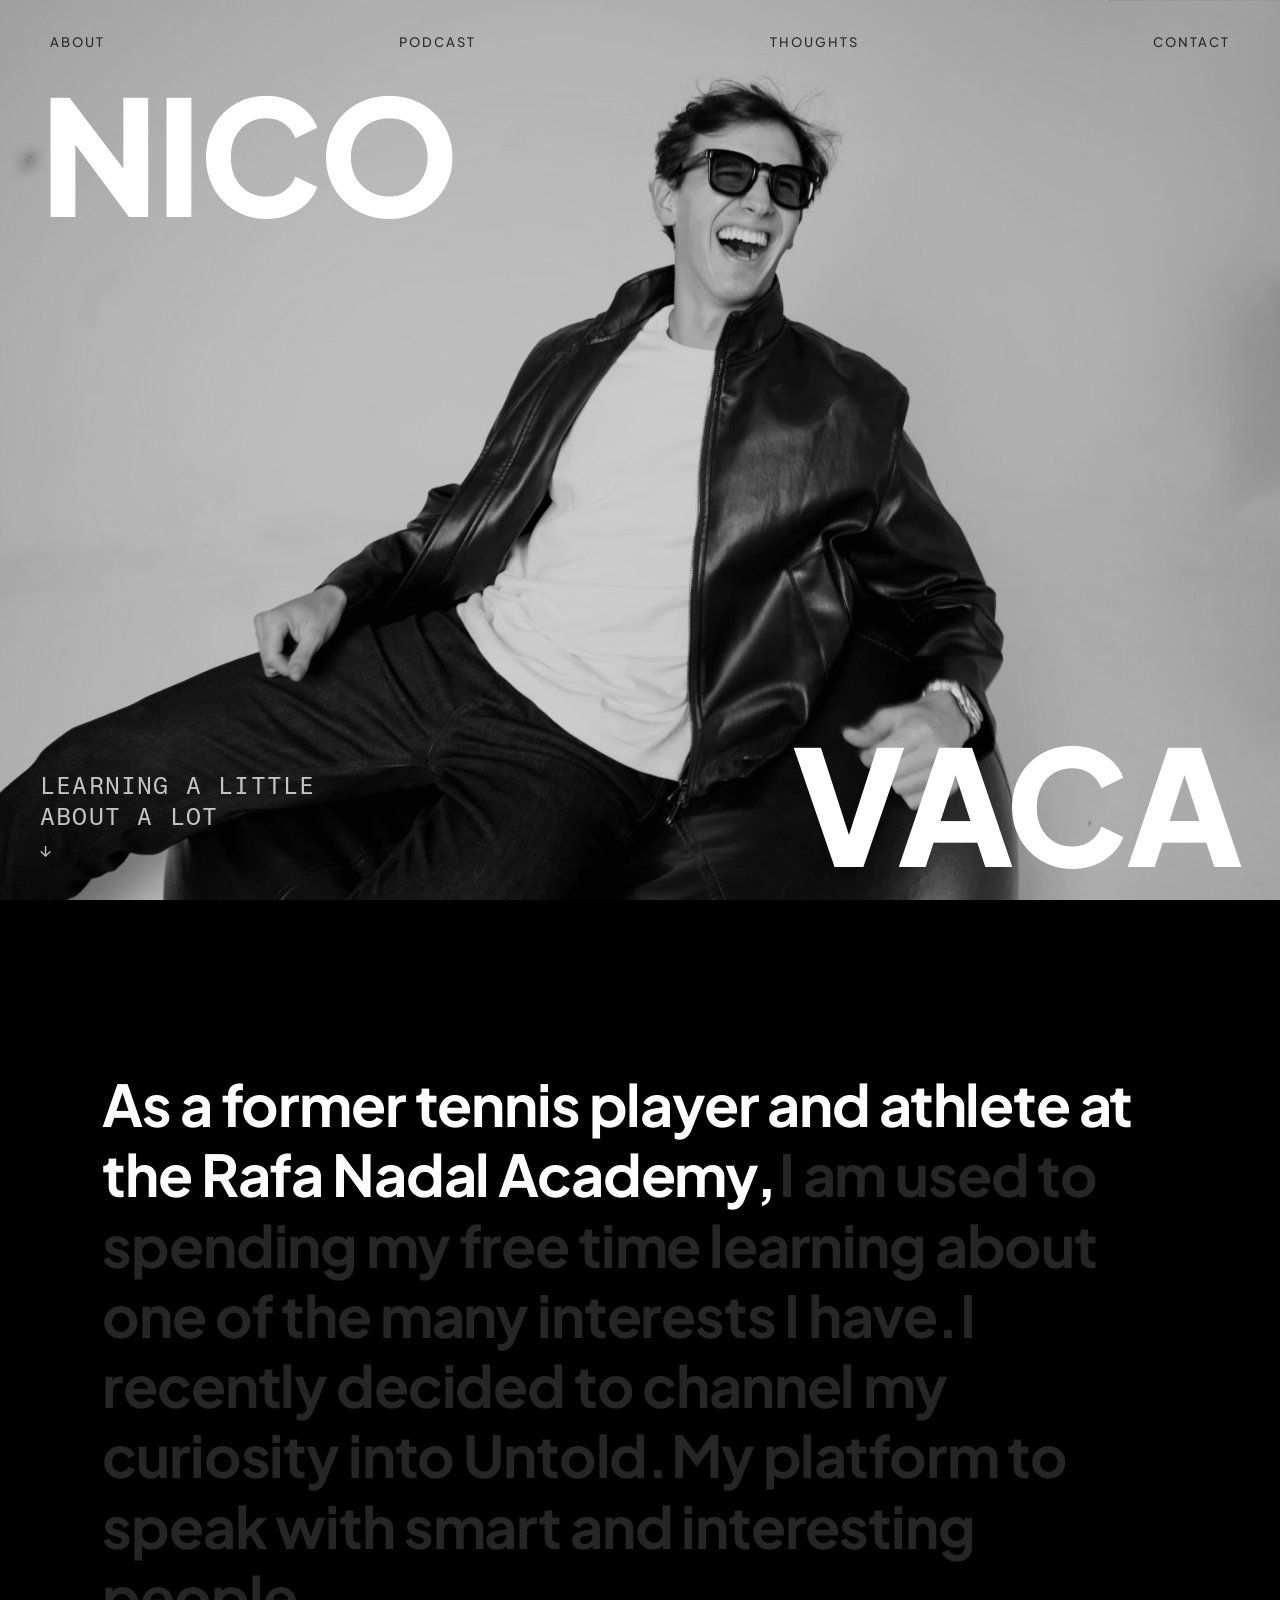
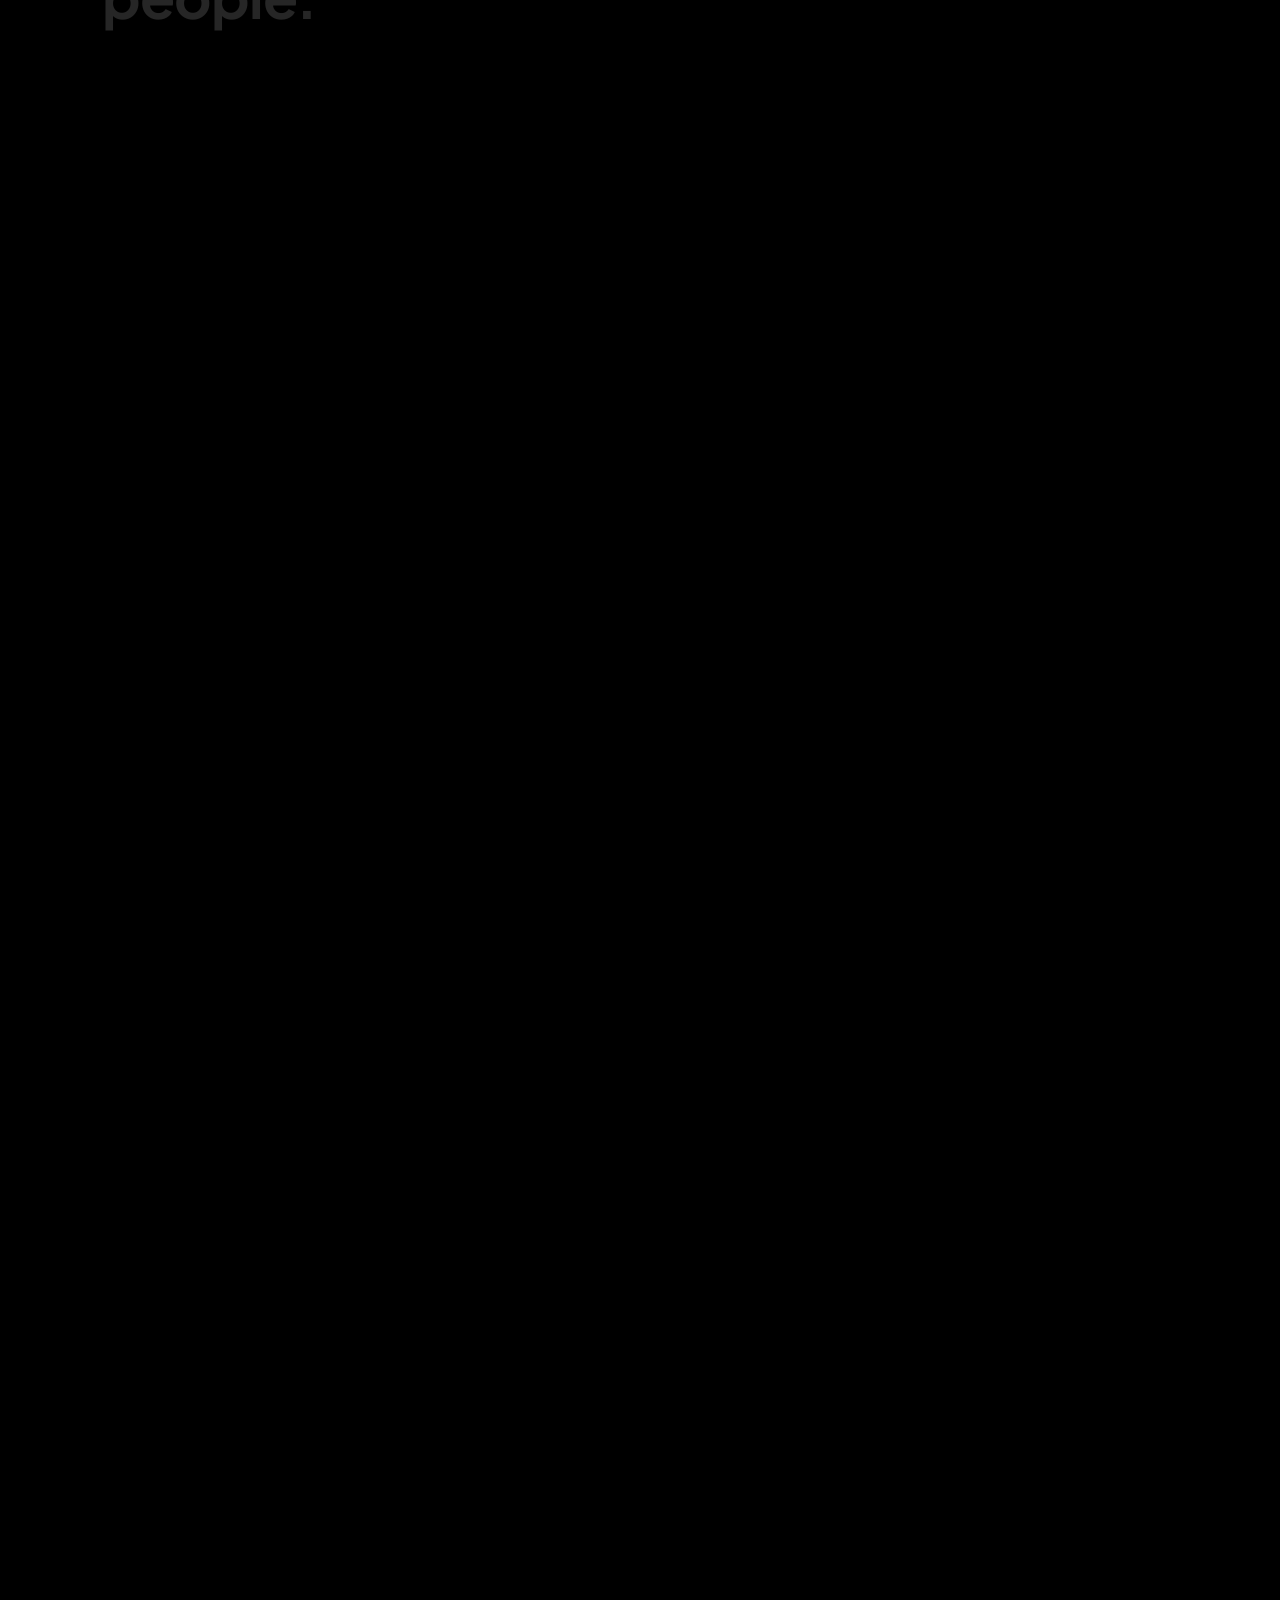
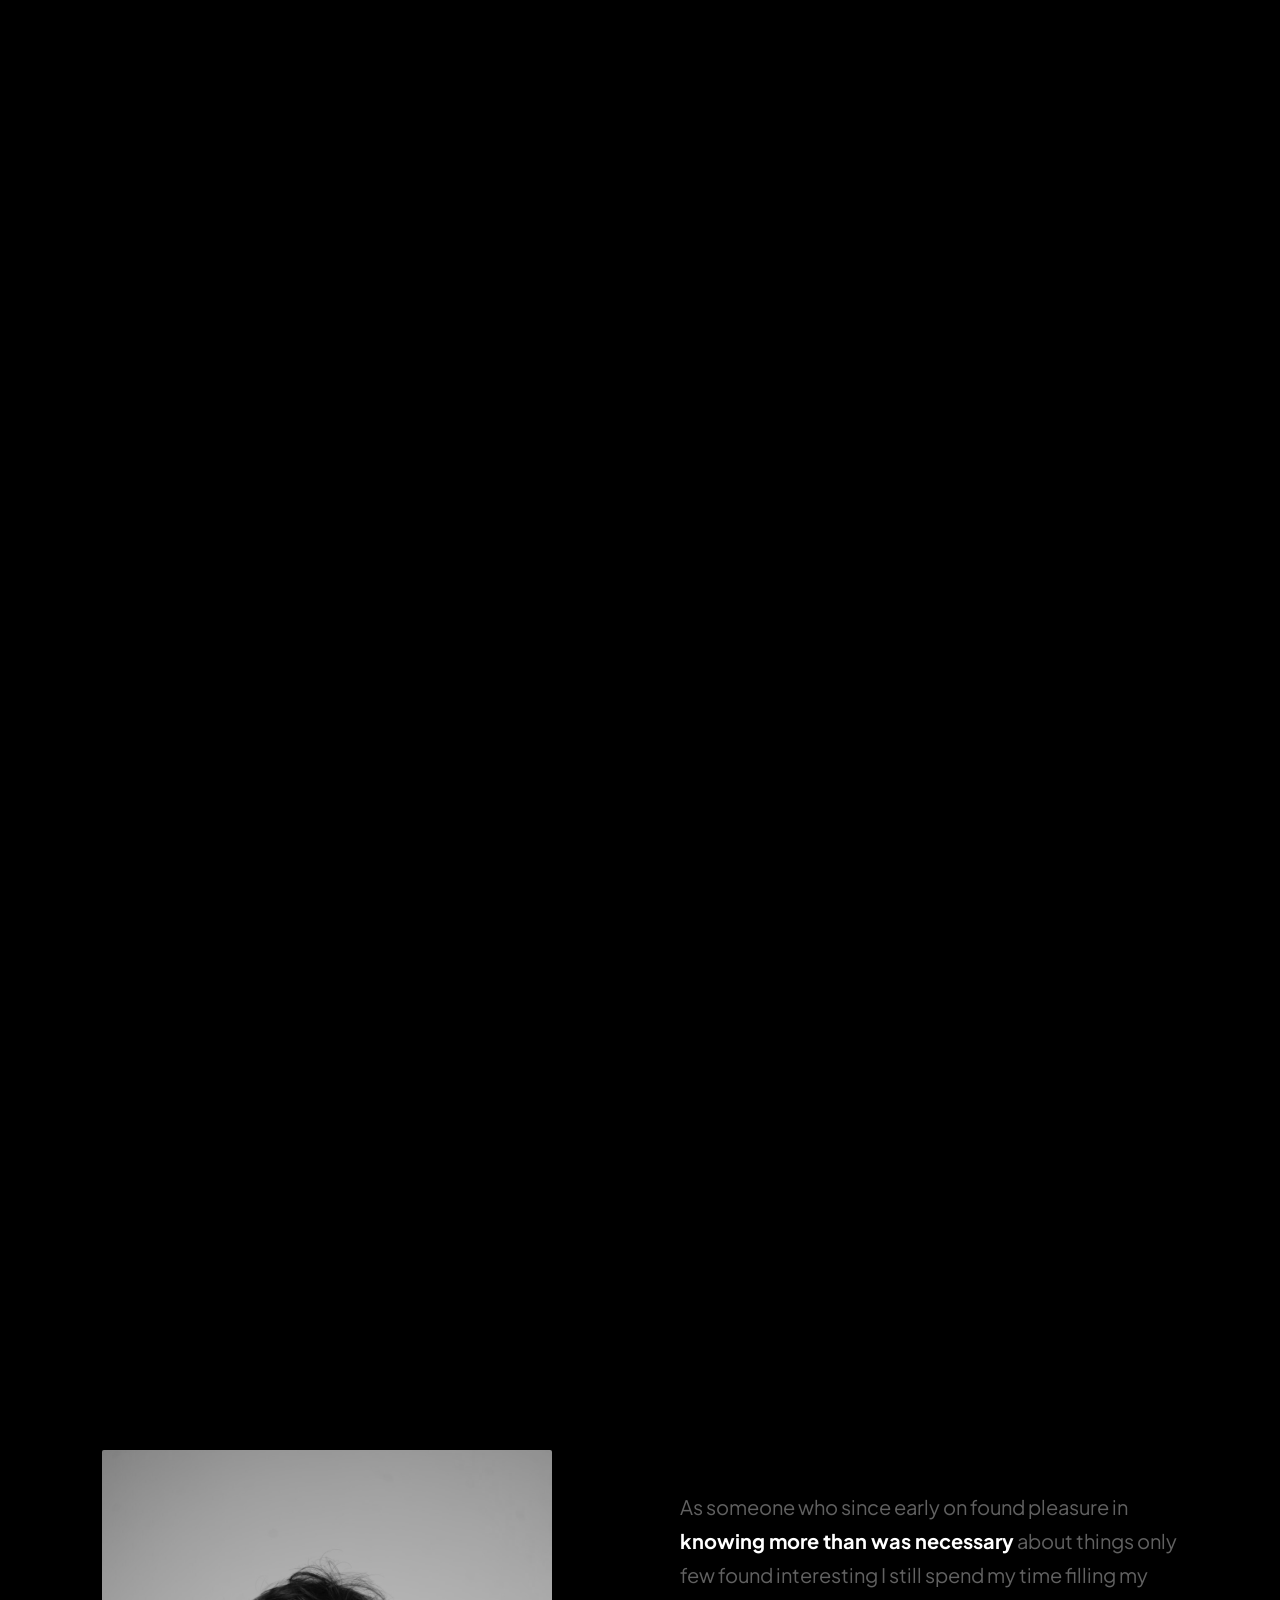
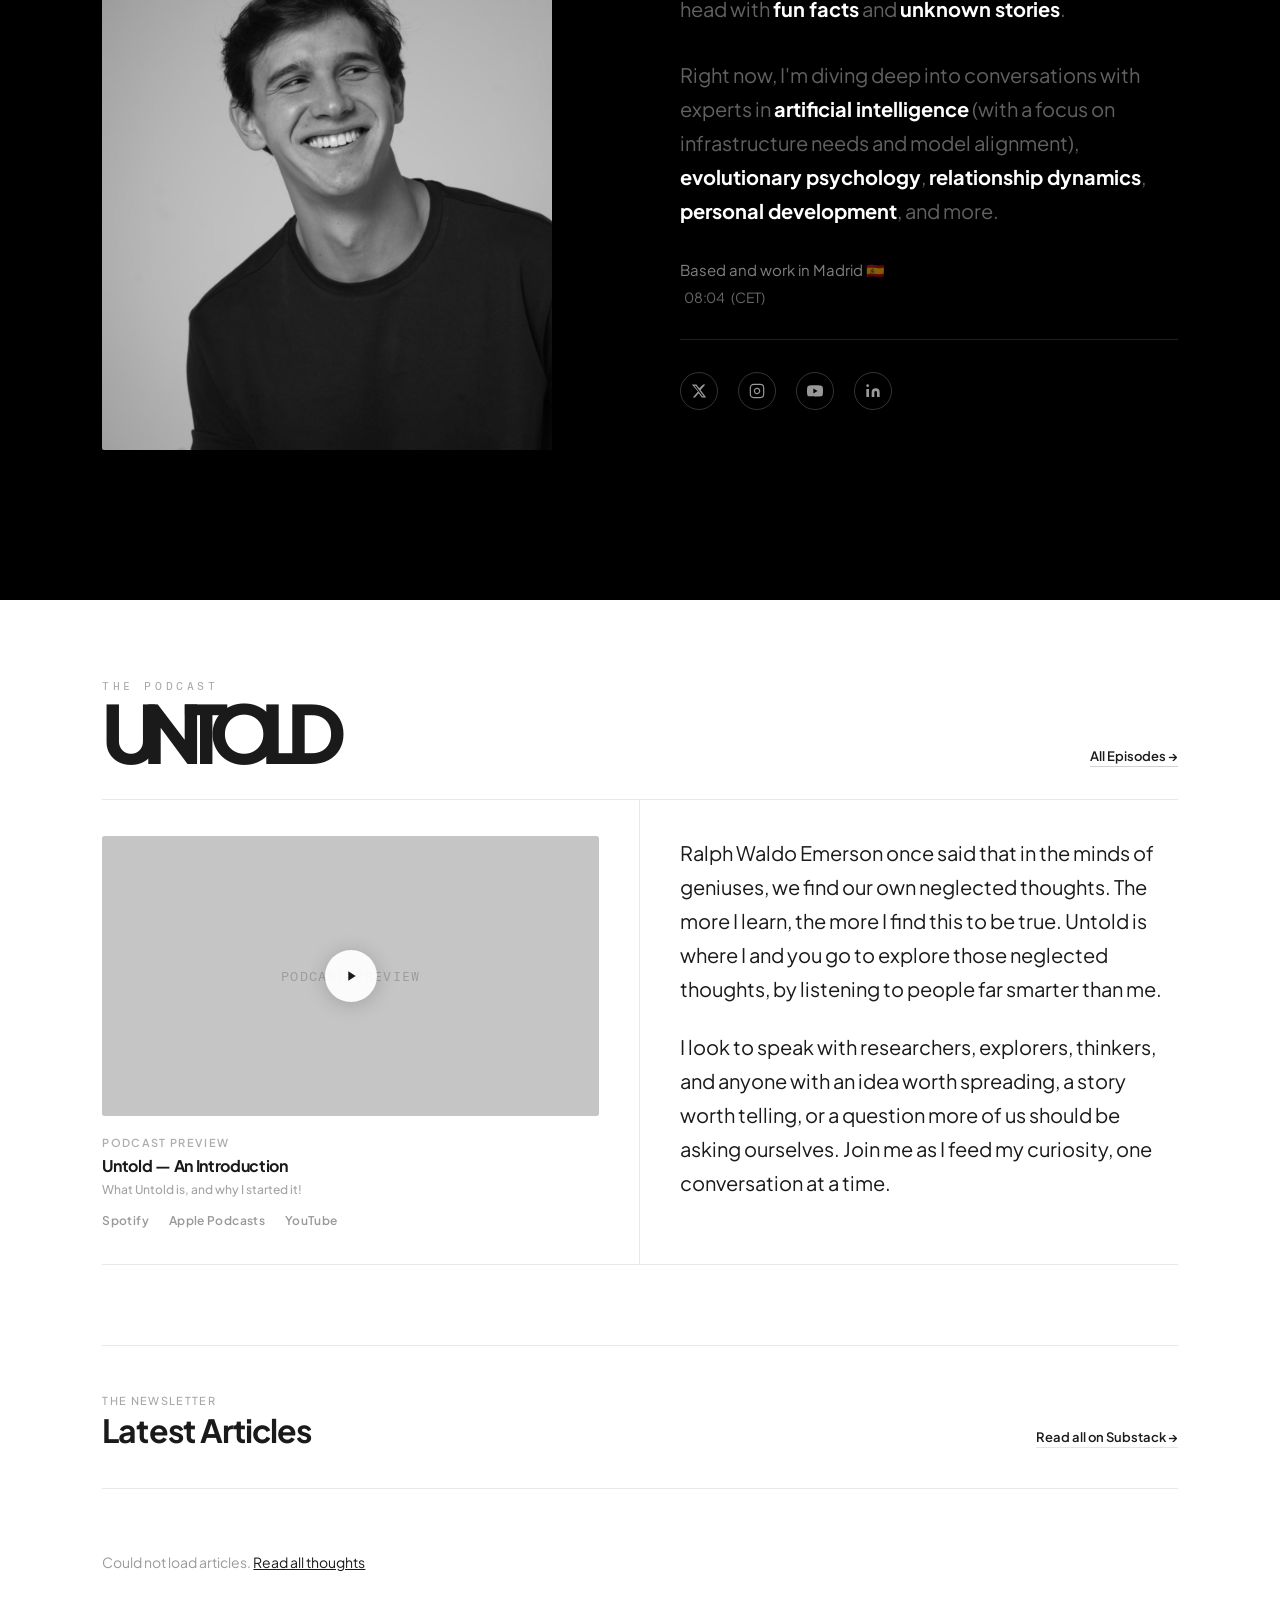
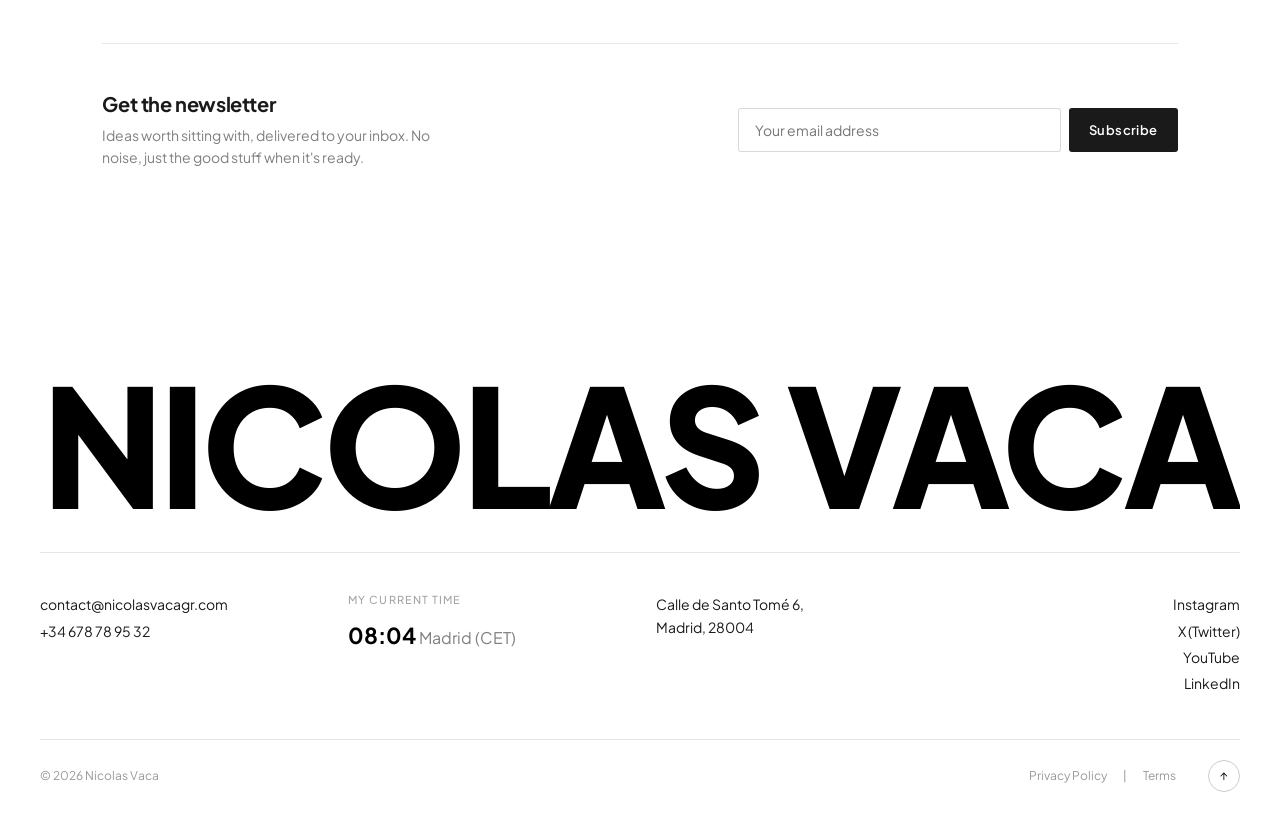
==== commit cbb01f9b: "Update index.html" ====
--- a/index.html
+++ b/index.html
@@ -147,8 +147,8 @@
       #hero-vaca { bottom: 80px; right: 20px; font-size: clamp(52px,16vw,100px); }
       #hero-tagline { left: 20px; bottom: auto; top: 50%; transform: translateY(-50%); font-size: 14px; }
       #about { grid-template-columns: 1fr; padding: 60px 6%; gap: 40px; }
-      #about-photo { max-height: 400px; aspect-ratio: 4/3; }
-      #about-photo img { object-position: center 15%; transform: scale(1.1); transform-origin: center top; }
+      ##about-photo { max-height: none; width: 100%; aspect-ratio: 3/4; }
+      #about-photo img { object-position: center 25%; }
       .pod-grid { grid-template-columns: 1fr; }
       .pod-left { border-right: none; border-bottom: 1px solid rgba(0,0,0,0.09); padding: 28px 0; }
       .pod-right { padding: 28px 0 0; }
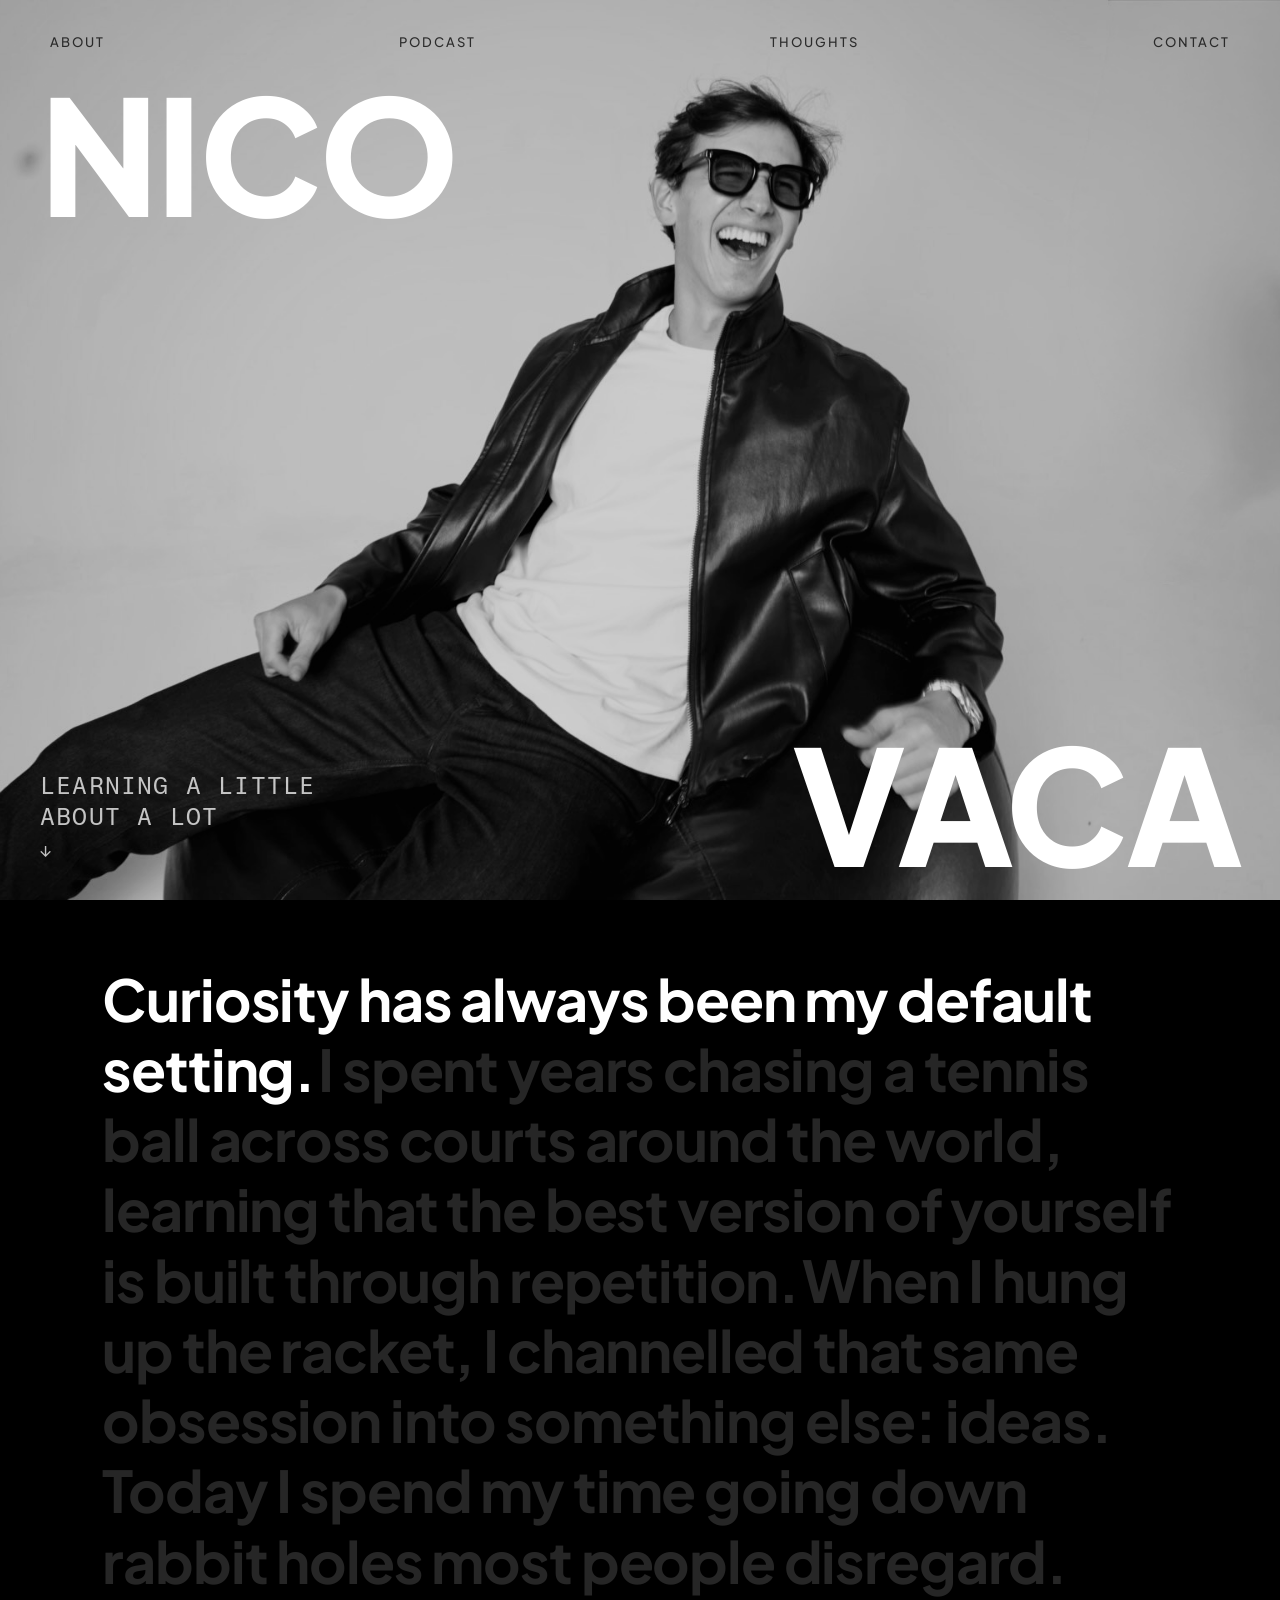
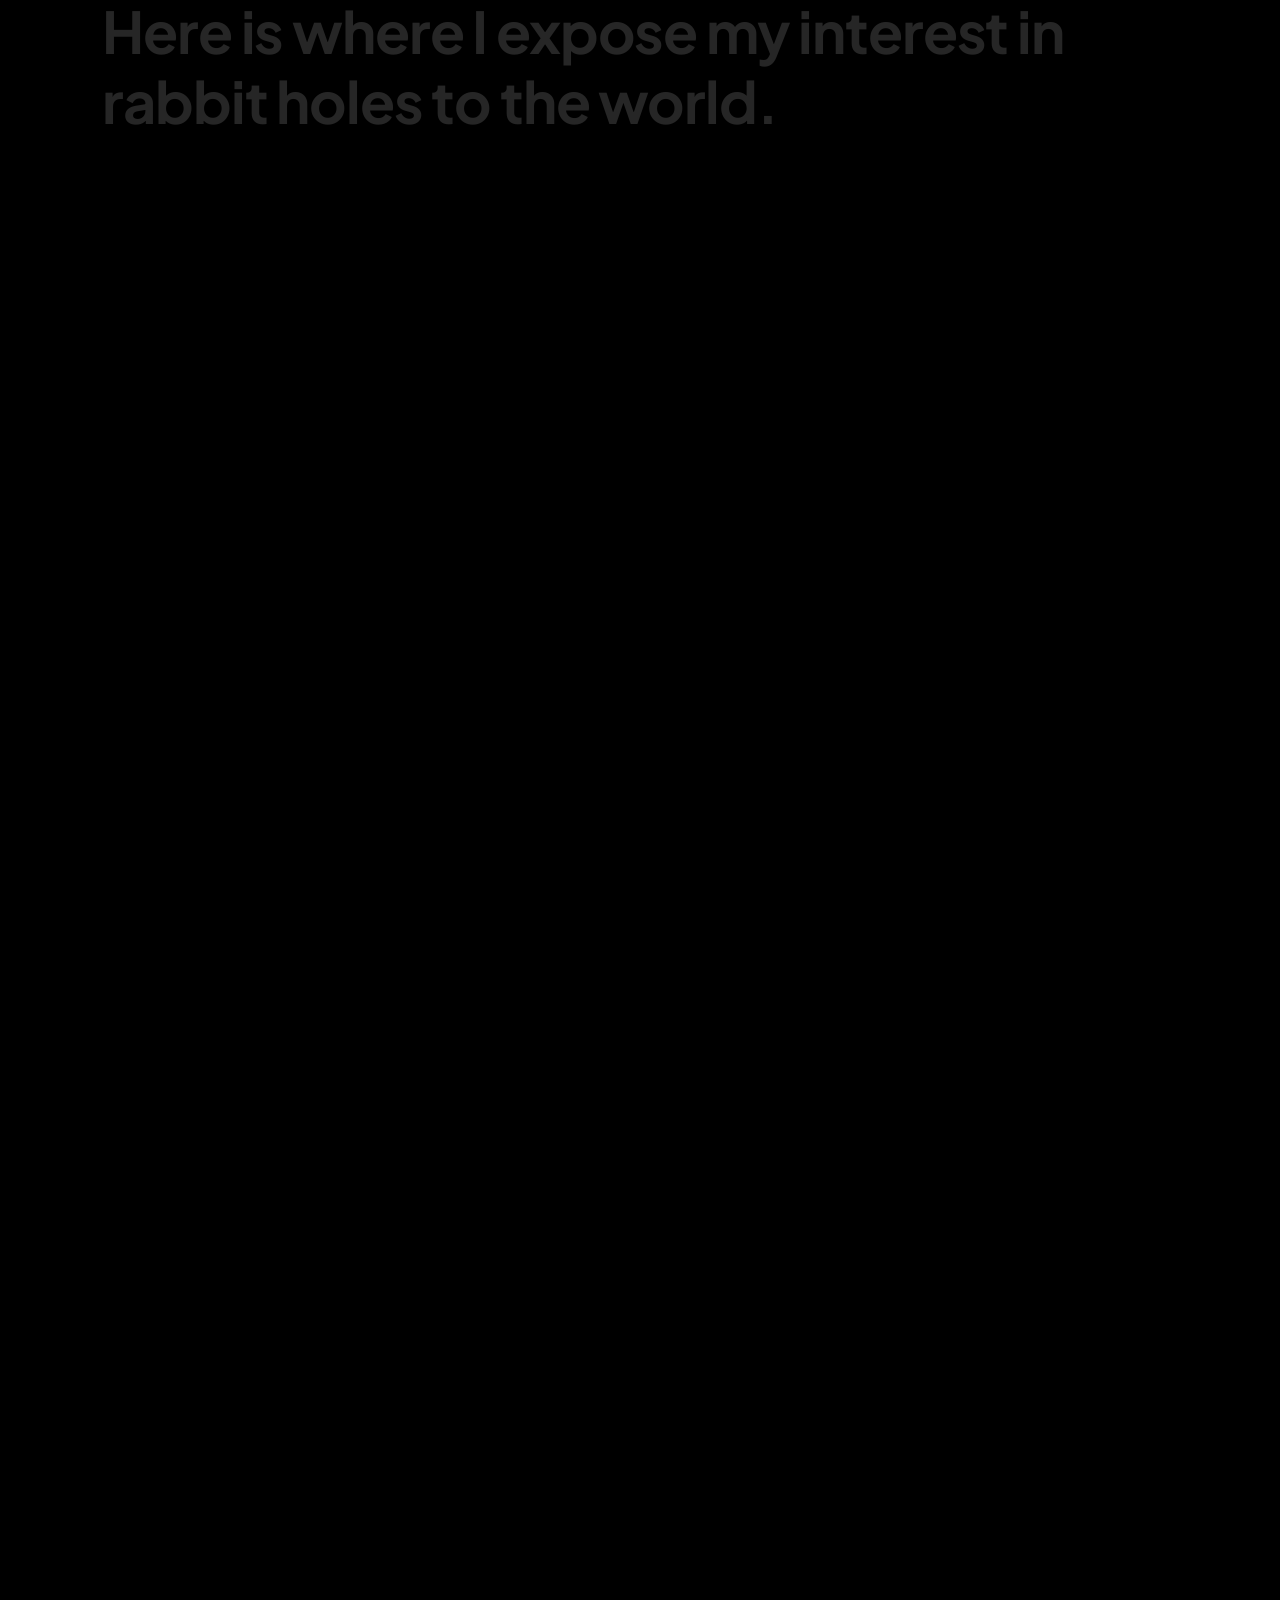
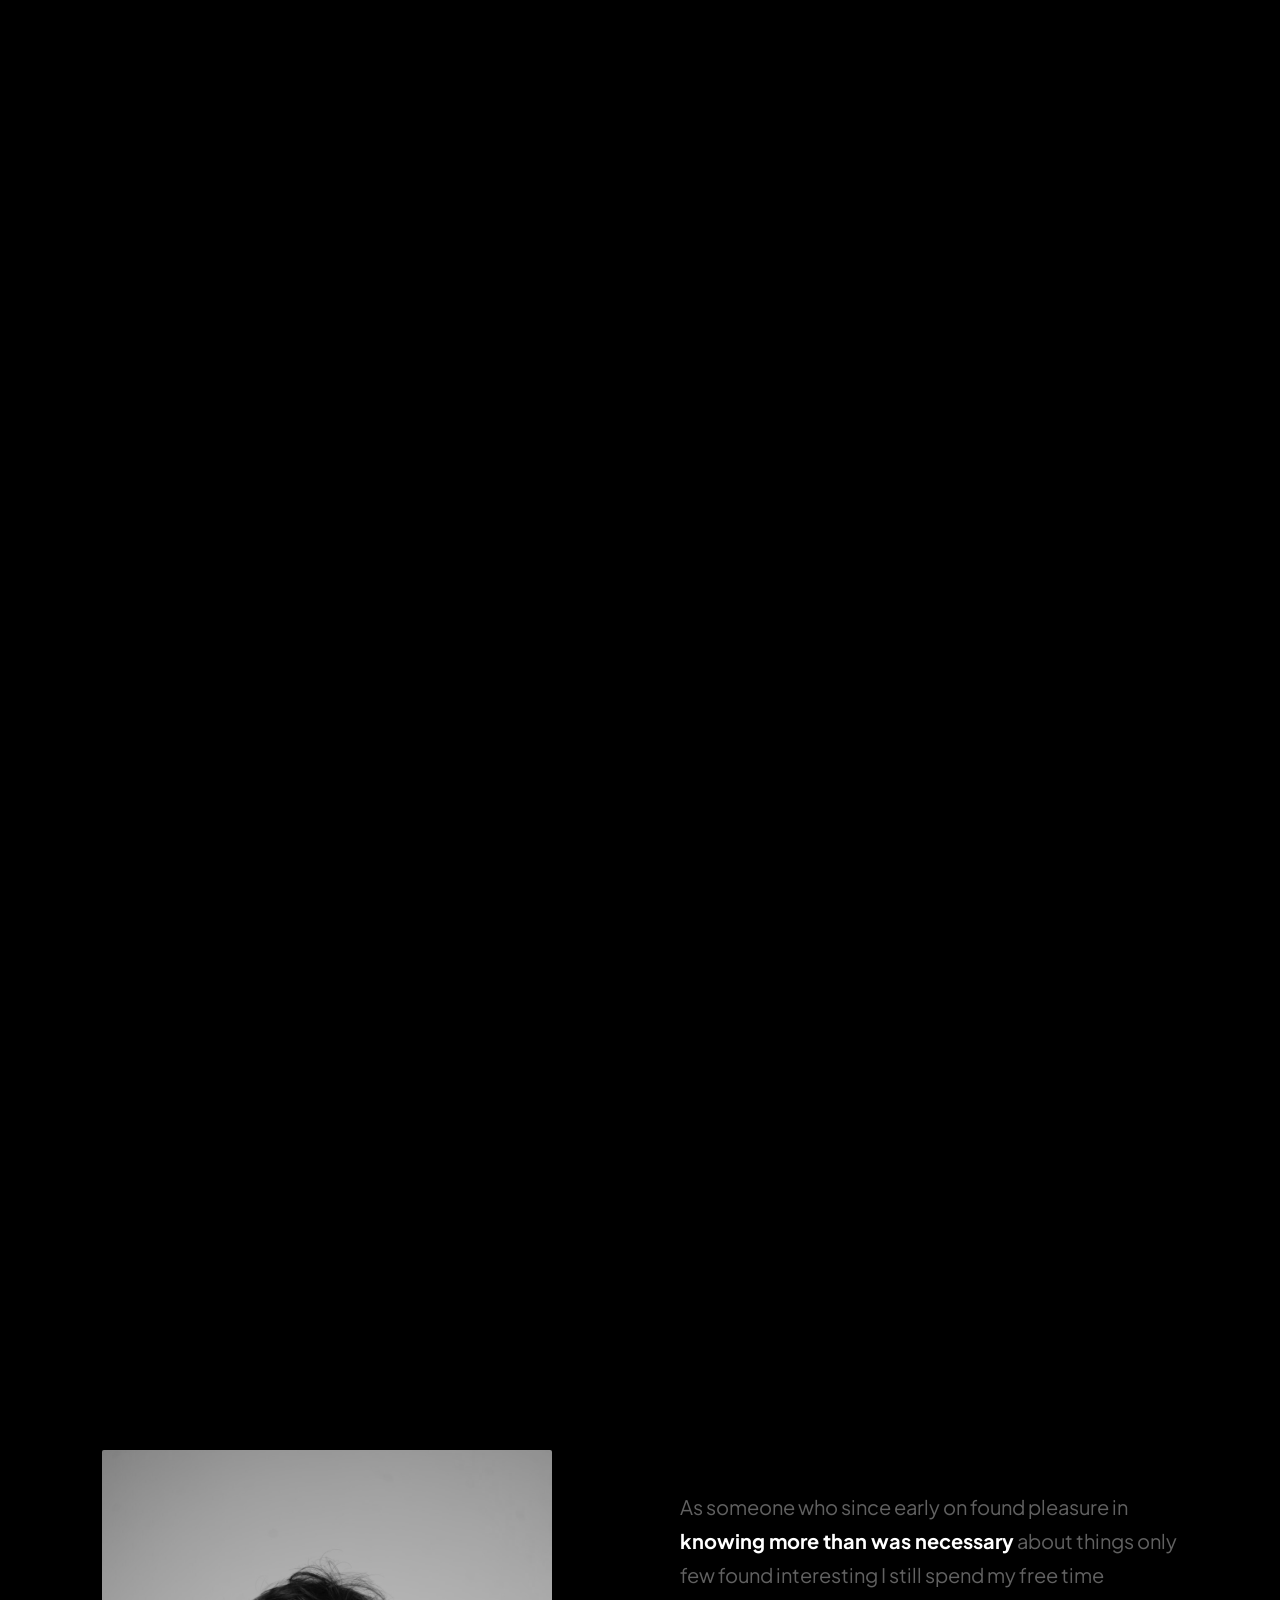
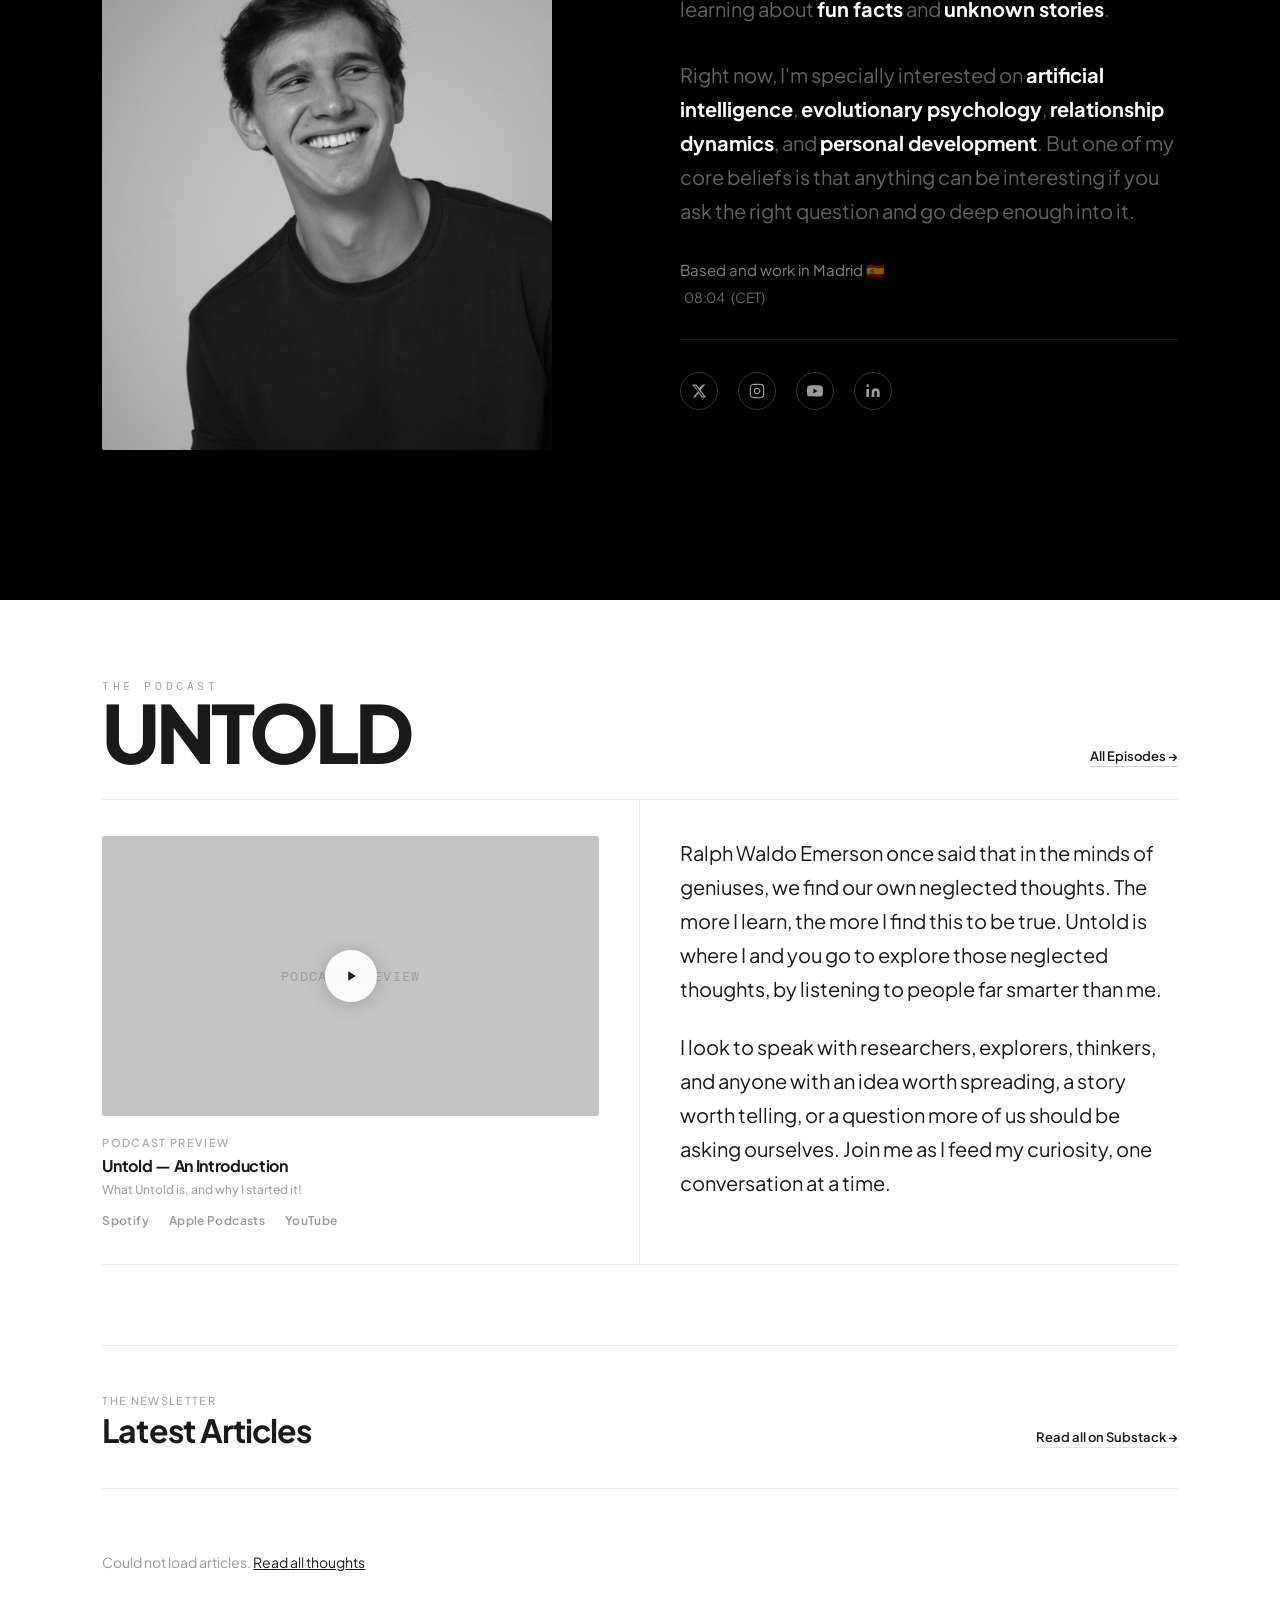
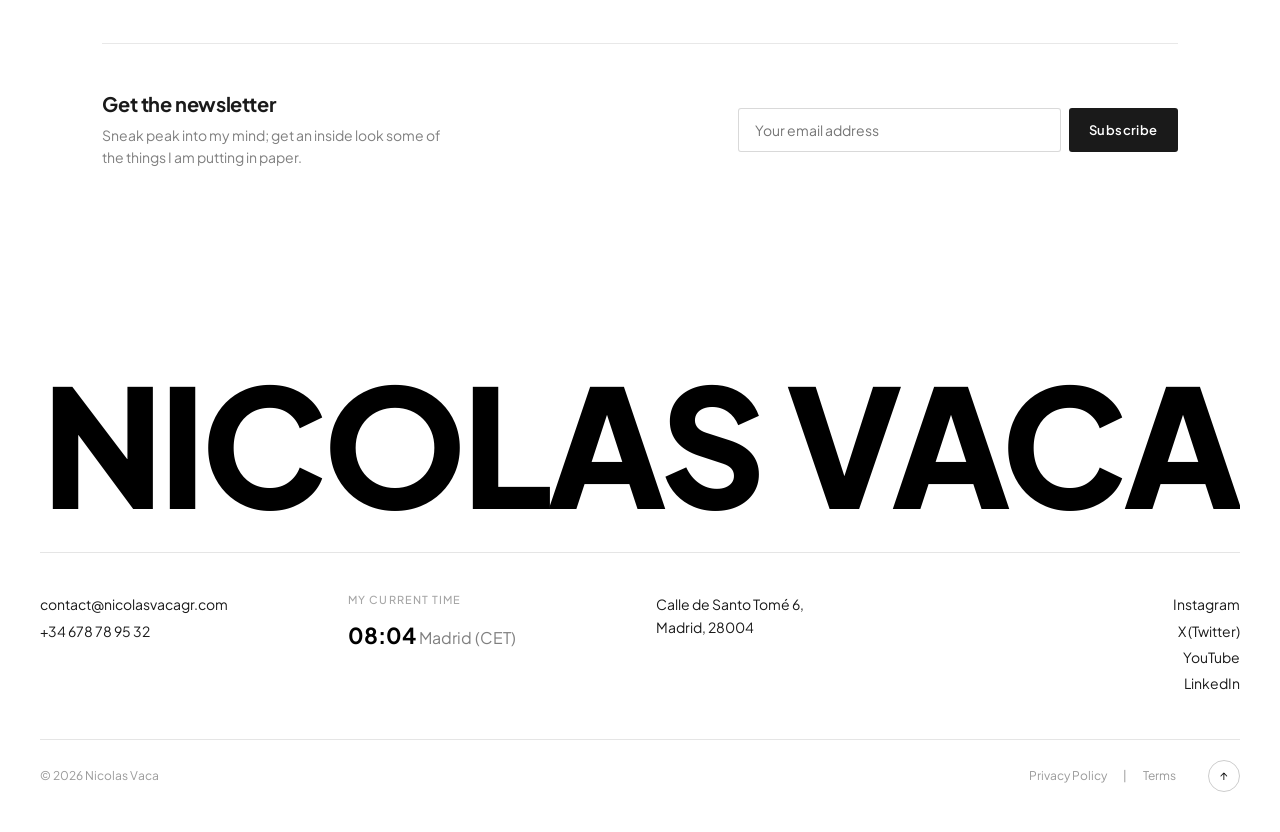
==== commit 9ea86119: "98.2%" ====
--- a/index.html
+++ b/index.html
@@ -95,7 +95,10 @@
     #podcast-section { background: #fff; color: #1a1a1a; padding: 80px 8%; }
     .pod-header { display: flex; align-items: flex-end; justify-content: space-between; margin-bottom: 32px; flex-wrap: wrap; gap: 12px; }
     .pod-title-label { font-size: 11px; letter-spacing: 0.32em; text-transform: uppercase; color: rgba(0,0,0,0.35); margin-bottom: 4px; font-family: 'Fragment Mono', monospace; }
-    .pod-title { font-size: clamp(44px, 7vw, 80px); font-weight: 900; letter-spacing: -0.22em; text-transform: uppercase; line-height: 0.88; }
+    .pod-title {
+      font-size: clamp(44px, 7vw, 80px); font-weight: 900;
+      letter-spacing: -0.05em; text-transform: uppercase; line-height: 0.88;
+    }
     .pod-cta { font-size: 13px; font-weight: 600; border-bottom: 1px solid rgba(0,0,0,0.18); padding-bottom: 2px; transition: opacity 180ms; }
     .pod-cta:hover { opacity: 0.5; }
     .pod-divider { width: 100%; height: 1px; background: rgba(0,0,0,0.09); border: none; margin: 0; }
@@ -147,11 +150,12 @@
       #hero-vaca { bottom: 80px; right: 20px; font-size: clamp(52px,16vw,100px); }
       #hero-tagline { left: 20px; bottom: auto; top: 50%; transform: translateY(-50%); font-size: 14px; }
       #about { grid-template-columns: 1fr; padding: 60px 6%; gap: 40px; }
-      ##about-photo { max-height: none; width: 100%; aspect-ratio: 3/4; }
+      #about-photo { max-height: none; width: 100%; aspect-ratio: 3/4; }
       #about-photo img { object-position: center 25%; }
       .pod-grid { grid-template-columns: 1fr; }
       .pod-left { border-right: none; border-bottom: 1px solid rgba(0,0,0,0.09); padding: 28px 0; }
       .pod-right { padding: 28px 0 0; }
+      .pod-title { font-size: clamp(36px, 12vw, 60px); letter-spacing: -0.05em; }
       #nl-articles { flex-direction: column; }
       .nl-article { border-right: none; padding-right: 0; border-bottom: 1px solid rgba(0,0,0,0.09); padding-bottom: 24px; }
       .nl-article:last-child { border-bottom: none; }
@@ -179,10 +183,10 @@
 <section id="about-scroll-wrapper" aria-label="About intro">
   <div id="about-scroll-sticky">
     <div role="text">
-      <span class="about-sentence" data-index="0">As a former tennis player and athlete at the Rafa Nadal Academy,</span>
-      <span class="about-sentence" data-index="1"> I am used to spending my free time learning about one of the many interests I have.</span>
-      <span class="about-sentence" data-index="2"> I recently decided to channel my curiosity into Untold.</span>
-      <span class="about-sentence" data-index="3"> My platform to speak with smart and interesting people.</span>
+      <span class="about-sentence" data-index="0">Curiosity has always been my default setting.</span>
+      <span class="about-sentence" data-index="1"> I spent years chasing a tennis ball across courts around the world, learning that the best version of yourself is built through repetition.</span>
+      <span class="about-sentence" data-index="2"> When I hung up the racket, I channelled that same obsession into something else: ideas.</span>
+      <span class="about-sentence" data-index="3"> Today I spend my time going down rabbit holes most people disregard. Here is where I expose my interest in rabbit holes to the world.</span>
     </div>
   </div>
 </section>
@@ -193,8 +197,8 @@
     <img src="images/cheeky-look" alt="Nicolas Vaca" loading="lazy">
   </div>
   <div id="about-text-col">
-    <p class="about-para">As someone who since early on found pleasure in <span class="hi">knowing more than was necessary</span> about things only few found interesting I still spend my time filling my head with <span class="hi">fun facts</span> and <span class="hi">unknown stories</span>.</p>
-    <p class="about-para">Right now, I'm diving deep into conversations with experts in <span class="hi">artificial intelligence</span> (with a focus on infrastructure needs and model alignment), <span class="hi">evolutionary psychology</span>, <span class="hi">relationship dynamics</span>, <span class="hi">personal development</span>, and more.</p>
+    <p class="about-para">As someone who since early on found pleasure in <span class="hi">knowing more than was necessary</span> about things only few found interesting I still spend my free time learning about <span class="hi">fun facts</span> and <span class="hi">unknown stories</span>.</p>
+    <p class="about-para">Right now, I'm specially interested on <span class="hi">artificial intelligence</span>, <span class="hi">evolutionary psychology</span>, <span class="hi">relationship dynamics</span>, and <span class="hi">personal development</span>. But one of my core beliefs is that anything can be interesting if you ask the right question and go deep enough into it.</p>
     <div id="about-meta">
       <div id="about-location">Based and work in Madrid 🇪🇸</div>
       <div id="about-clock"><span id="clock-time">00:00</span><span> (CET)</span></div>
@@ -275,7 +279,7 @@
   <div class="nl-signup">
     <div class="nl-signup-copy">
       <div class="nl-signup-title">Get the newsletter</div>
-      <div class="nl-signup-sub">Ideas worth sitting with, delivered to your inbox. No noise, just the good stuff when it's ready.</div>
+      <div class="nl-signup-sub">Sneak peak into my mind; get an inside look some of the things I am putting in paper.</div>
     </div>
     <form class="nl-form" onsubmit="handleNlSubmit(event)">
       <input class="nl-input" type="email" placeholder="Your email address" required id="nl-email">
@@ -284,7 +288,7 @@
   </div>
 </section>
 
-<!-- ─── ABOUT SCROLL HIGHLIGHT SCRIPT ─── -->
+<!-- ─── SCROLL HIGHLIGHT SCRIPT ─── -->
 <script>
   const wrapper   = document.getElementById('about-scroll-wrapper');
   const sentences = document.querySelectorAll('.about-sentence');
@@ -302,7 +306,6 @@
   window.PAGE_DARK_SECTIONS  = ['about-scroll-wrapper', 'about'];
   window.PAGE_LIGHT_SECTIONS = ['podcast-section', 'newsletter-section'];
 
-  // Tagline fade on scroll
   const taglineEl = document.getElementById('hero-tagline');
   const heroEl    = document.getElementById('hero');
   window.addEventListener('scroll', () => {
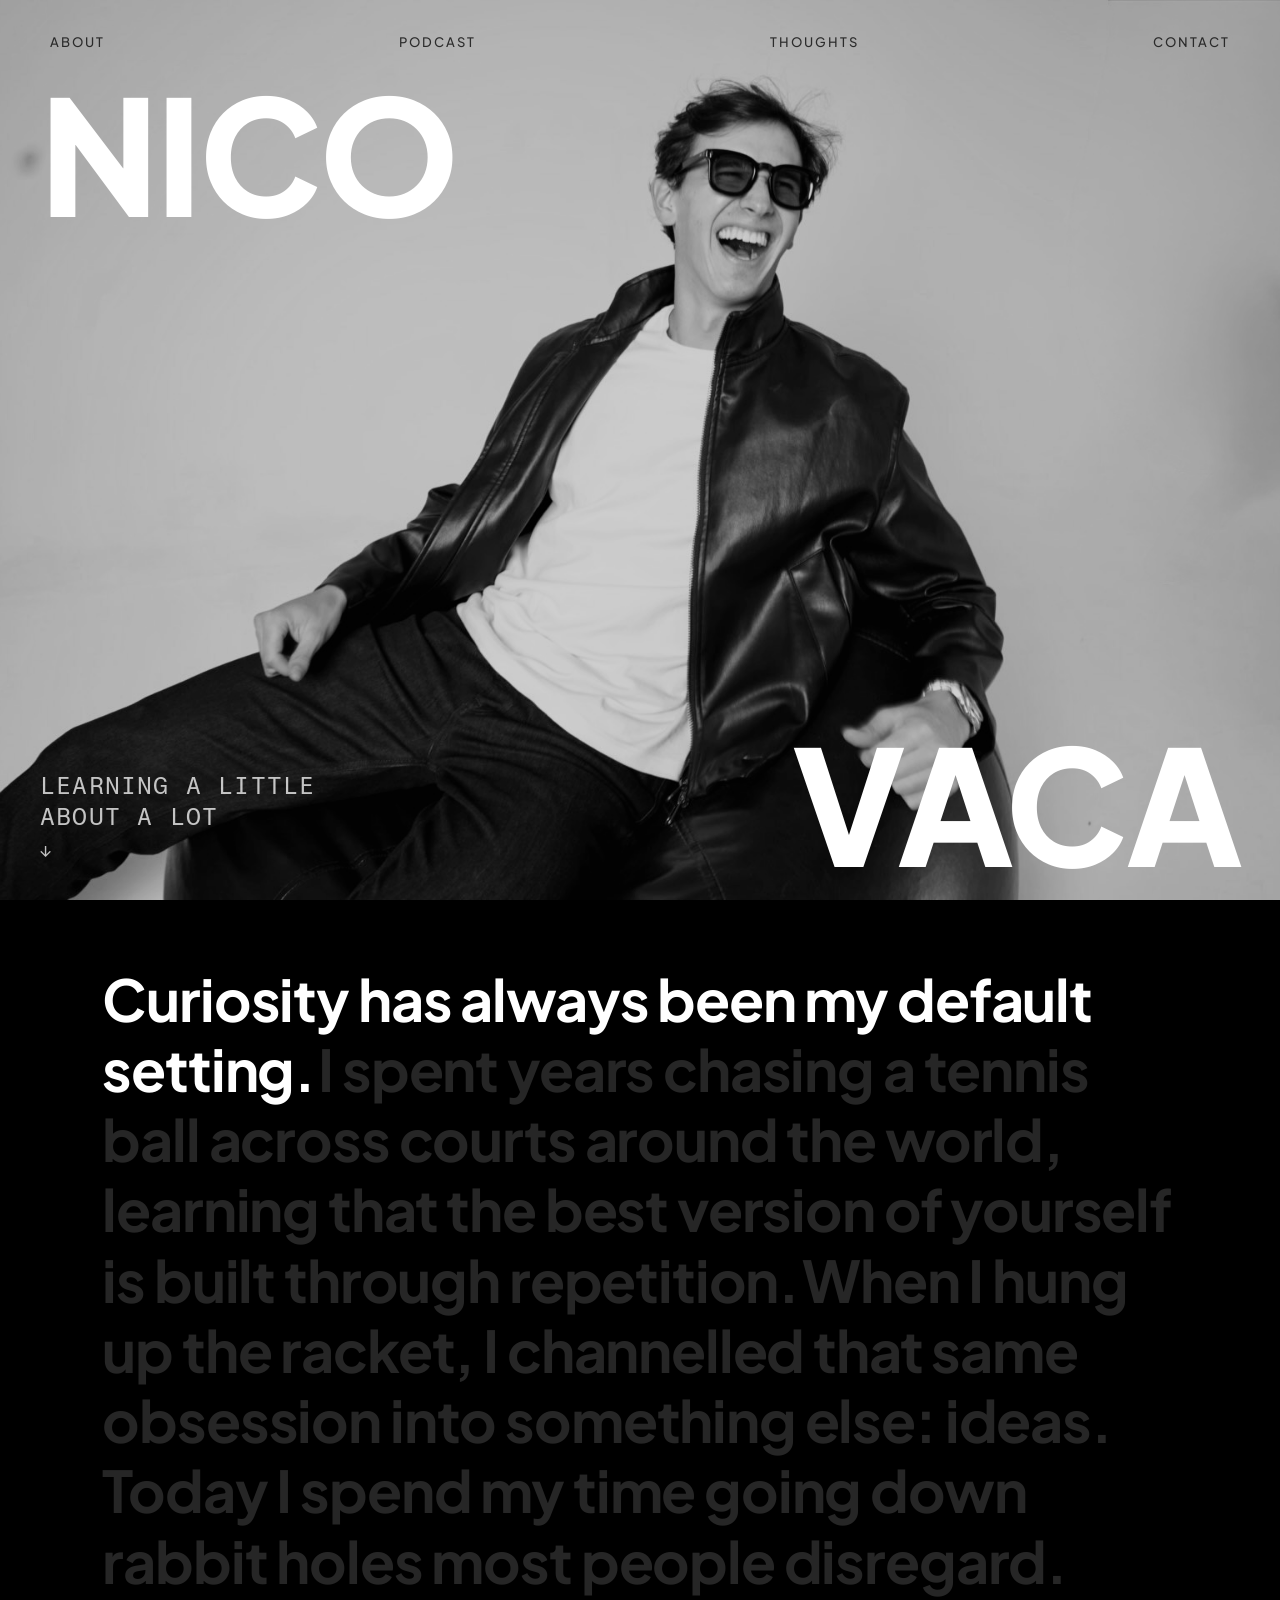
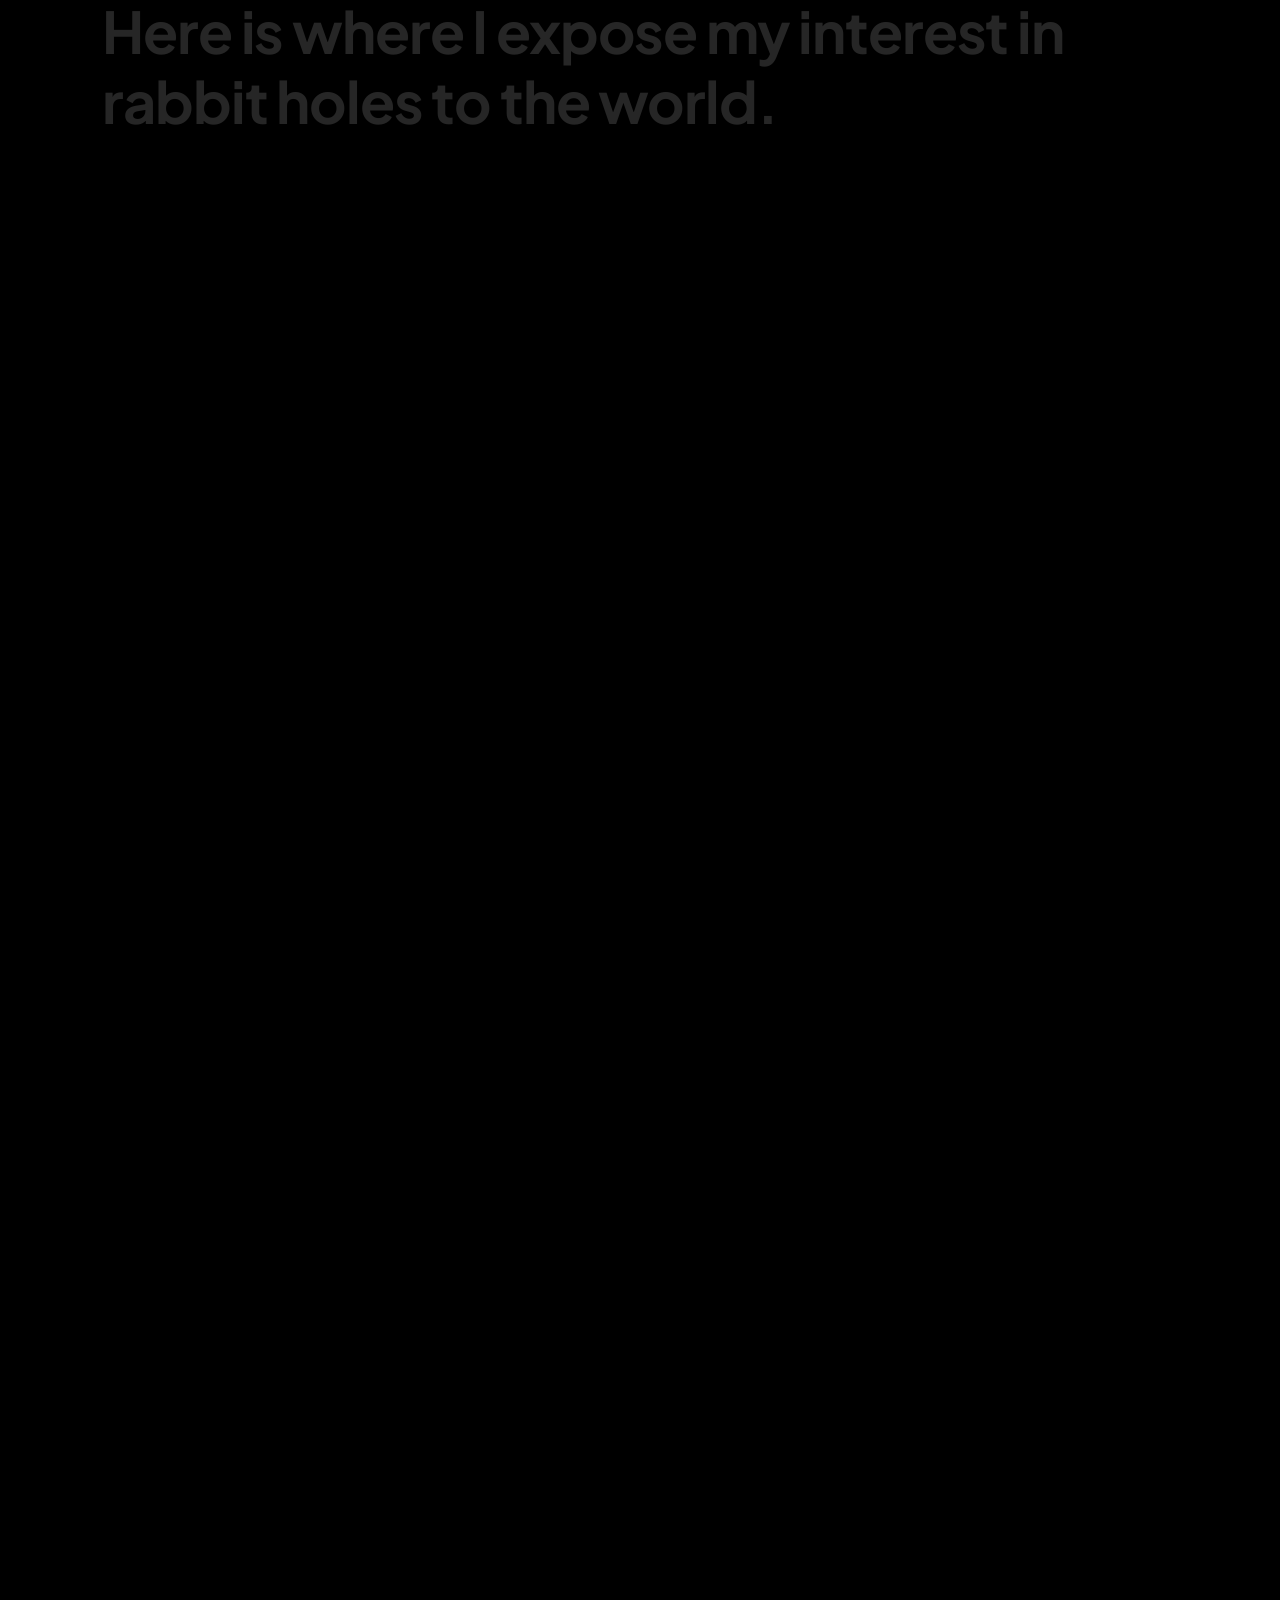
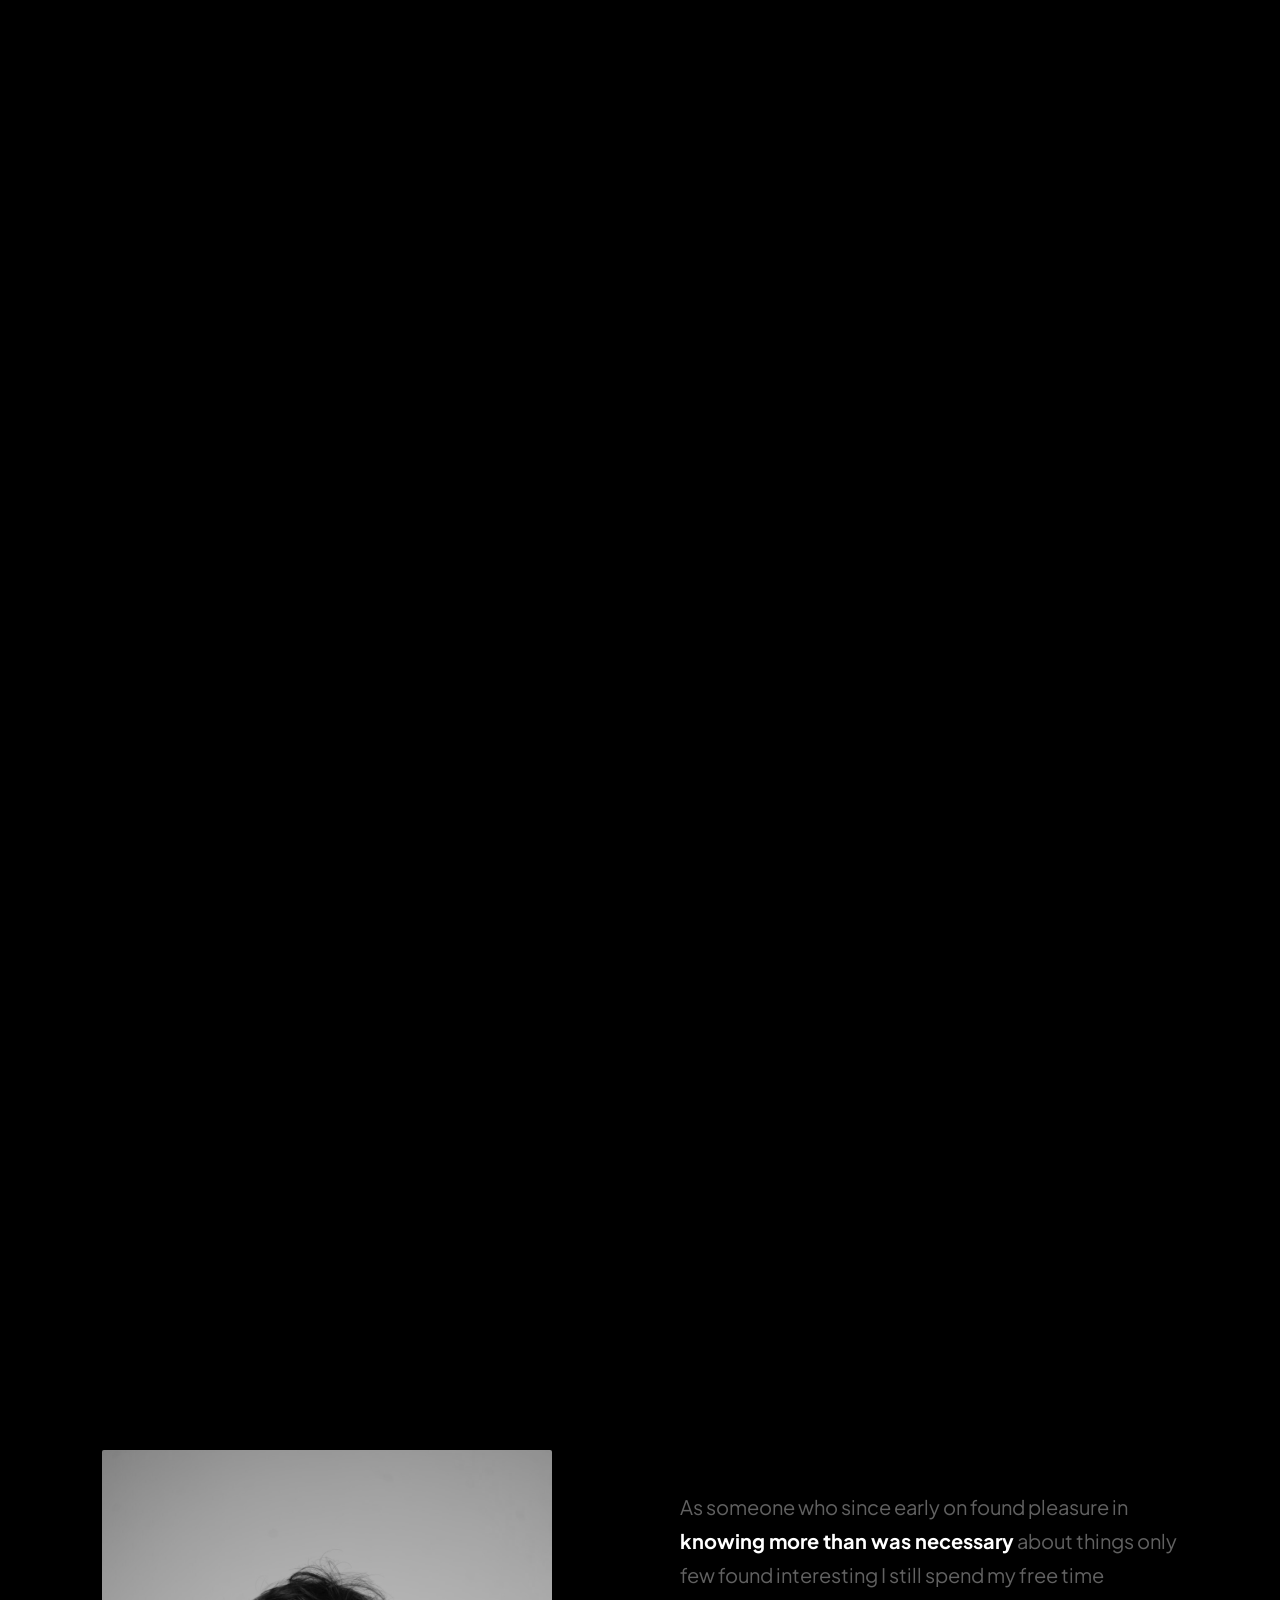
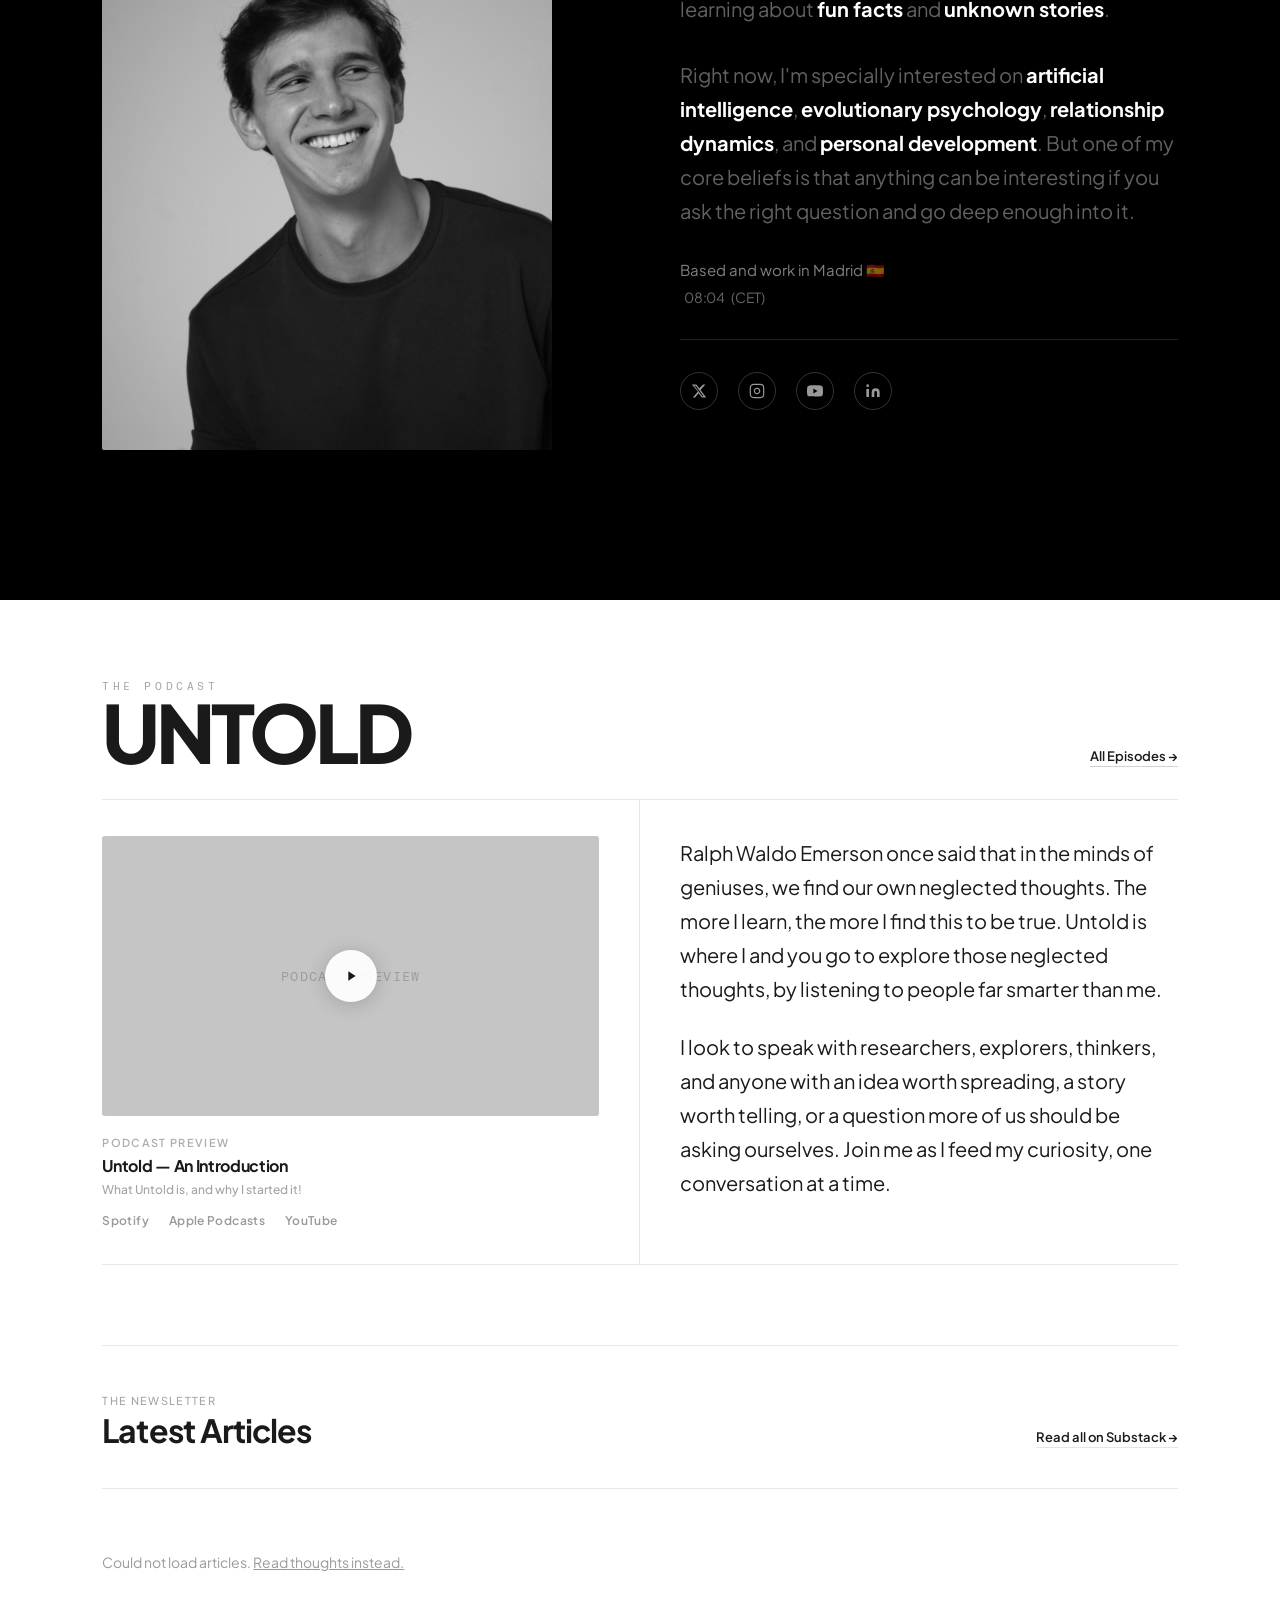
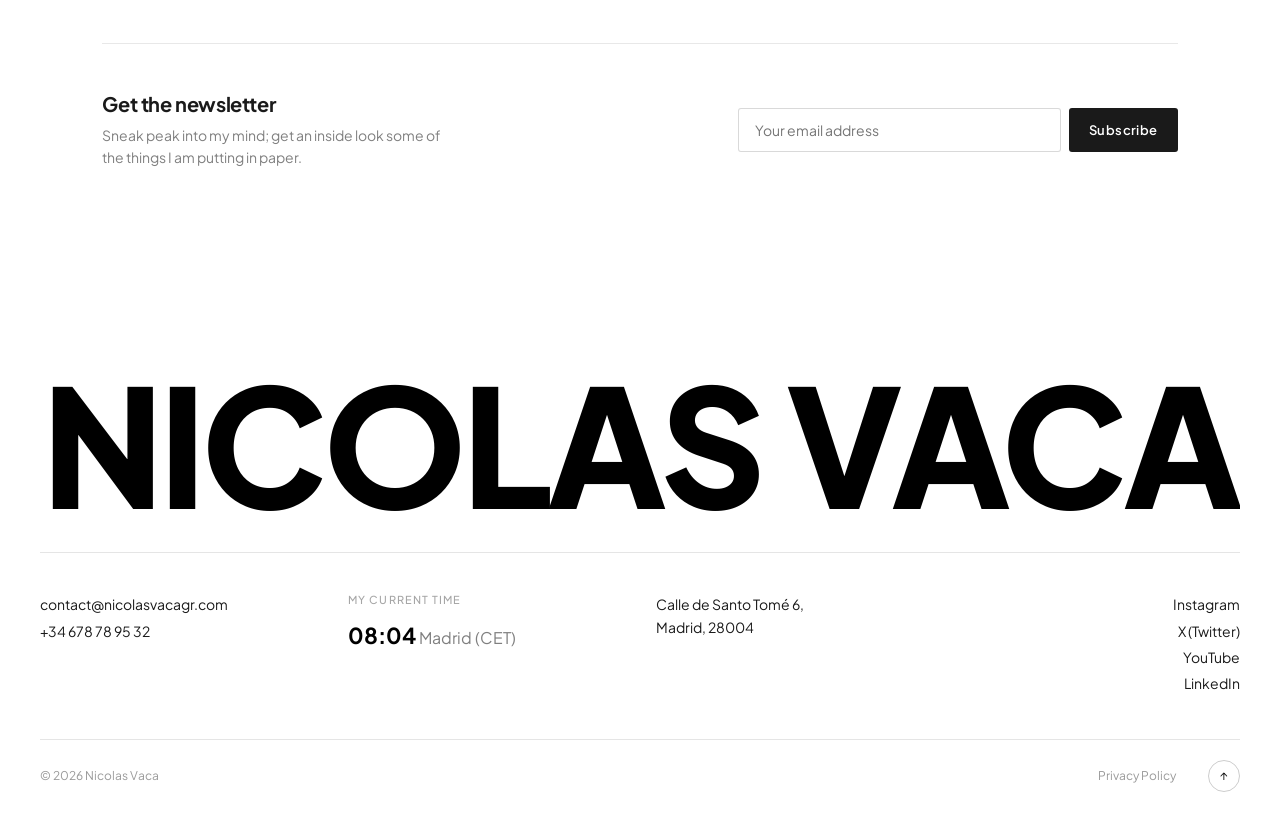
==== commit 1fc592cd: "Fix Substack feed: use rss2json API instead of unreliable CORS proxies" ====
--- a/index.html
+++ b/index.html
@@ -318,44 +318,35 @@
 <!-- Substack articles -->
 <script>
   async function loadArticles() {
-    const container = document.getElementById('nl-articles');
-    const feedUrl = 'https://nicolasvaca.substack.com/feed';
-    const proxies = [
-      u => `https://corsproxy.io/?url=${encodeURIComponent(u)}`,
-      u => `https://api.allorigins.win/raw?url=${encodeURIComponent(u)}`,
-      u => `https://thingproxy.freeboard.io/fetch/${u}`,
-    ];
-    let xml = null;
-    for (const p of proxies) {
-      try {
-        const res = await fetch(p(feedUrl), { signal: AbortSignal.timeout(6000) });
-        if (!res.ok) continue;
-        const doc = new DOMParser().parseFromString(await res.text(), 'text/xml');
-        if (doc.querySelector('item')) { xml = doc; break; }
-      } catch { continue; }
-    }
-    if (!xml) {
-      container.innerHTML = `<div style="padding:24px 0;color:rgba(0,0,0,0.4);font-size:14px;">Could not load articles. <a href="thoughts.html" style="color:#1a1a1a;text-decoration:underline;">Read all thoughts</a></div>`;
-      return;
-    }
-    container.innerHTML = Array.from(xml.querySelectorAll('item')).slice(0, 3).map((item, i, arr) => {
-      const title   = item.querySelector('title')?.textContent?.trim() ?? '';
-      const link    = item.querySelector('link')?.textContent?.trim() ?? '#';
-      const pub     = item.querySelector('pubDate')?.textContent ?? '';
-      const date    = pub ? new Date(pub).toLocaleDateString('en-GB', { day: 'numeric', month: 'long', year: 'numeric' }) : '';
-      const desc    = item.querySelector('description')?.textContent ?? '';
-      const tmp     = document.createElement('div'); tmp.innerHTML = desc;
+  const container = document.getElementById('nl-articles');
+  const feedUrl = 'https://nicolasvaca.substack.com/feed';
+  const apiUrl = `https://api.rss2json.com/v1/api.json?rss_url=${encodeURIComponent(feedUrl)}&count=3`;
+
+  try {
+    const res = await fetch(apiUrl);
+    if (!res.ok) throw new Error('fetch failed');
+    const data = await res.json();
+    if (data.status !== 'ok' || !data.items || data.items.length === 0) throw new Error('no items');
+
+    container.innerHTML = data.items.slice(0, 3).map((item, i, arr) => {
+      const title   = item.title || '';
+      const link    = item.link  || '#';
+      const pub     = item.pubDate ? new Date(item.pubDate).toLocaleDateString('en-GB', { day: 'numeric', month: 'long', year: 'numeric' }) : '';
+      const imgM    = (item.description || '').match(/img.*?src=["']([^"']+)/);
+      const tmp     = document.createElement('div'); tmp.innerHTML = item.description || '';
       const excerpt = tmp.textContent.replace(/\s+/g, ' ').trim().slice(0, 180);
-      const imgM    = desc.match(/img.*?src=["']([^"']+)/);
       return `<a href="${link}" target="_blank" rel="noopener" class="nl-article"${i === arr.length - 1 ? ' style="border-right:none;padding-right:0;"' : ''}>
         ${imgM ? `<div class="nl-art-img"><img src="${imgM[1]}" alt="${title}" loading="lazy"></div>` : `<div class="nl-art-img" style="background:#e0e0e0;"></div>`}
-        <span class="nl-art-date">${date}</span>
+        <span class="nl-art-date">${pub}</span>
         <span class="nl-art-title">${title}</span>
         <span class="nl-art-excerpt">${excerpt}</span>
-        <span class="nl-art-read">Read →</span>
+        <span class="nl-art-read">Read &#8594;</span>
       </a>`;
     }).join('');
+  } catch (e) {
+    container.innerHTML = `<div style="padding:24px 0;color:rgba(0,0,0,0.4);font-size:14px;">Could not load articles. <a href="thoughts.html" style="color:inherit;text-decoration:underline;">Read thoughts instead.</a></div>`;
   }
+}
   loadArticles();
 </script>
 
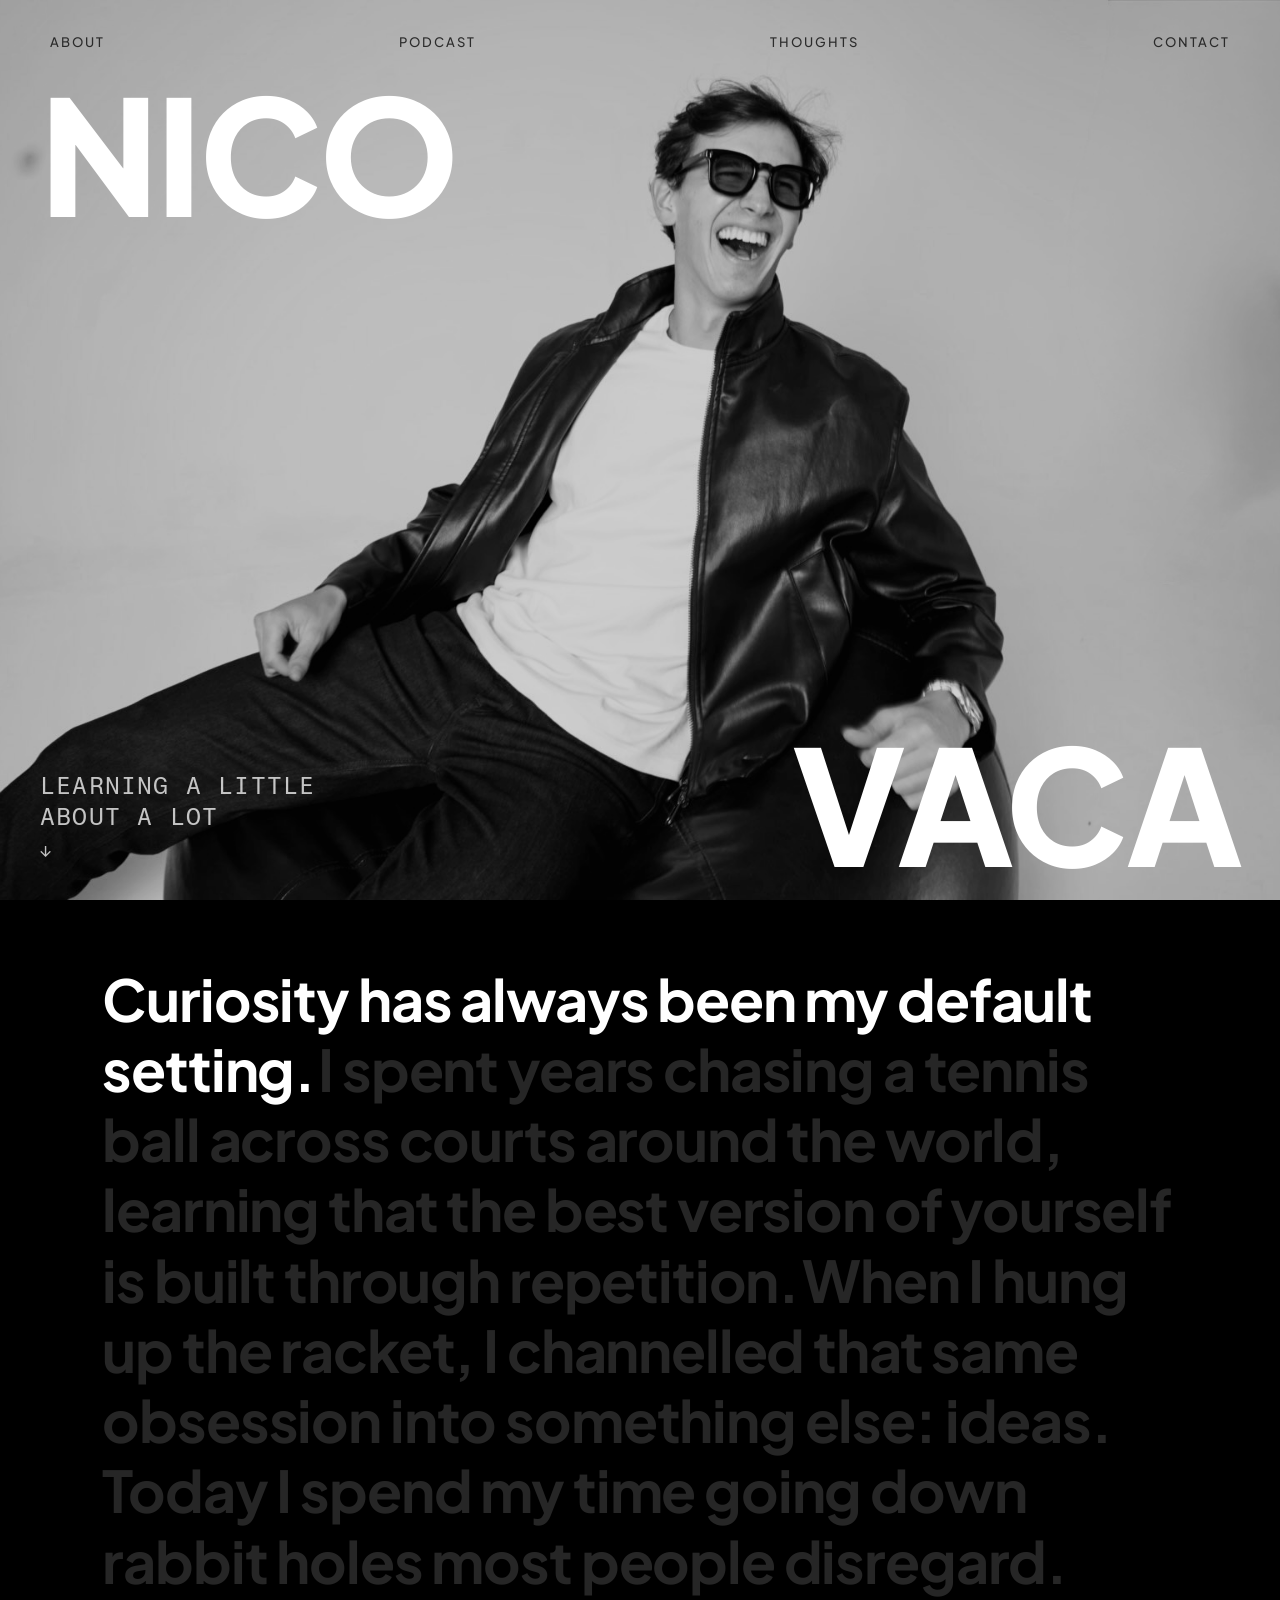
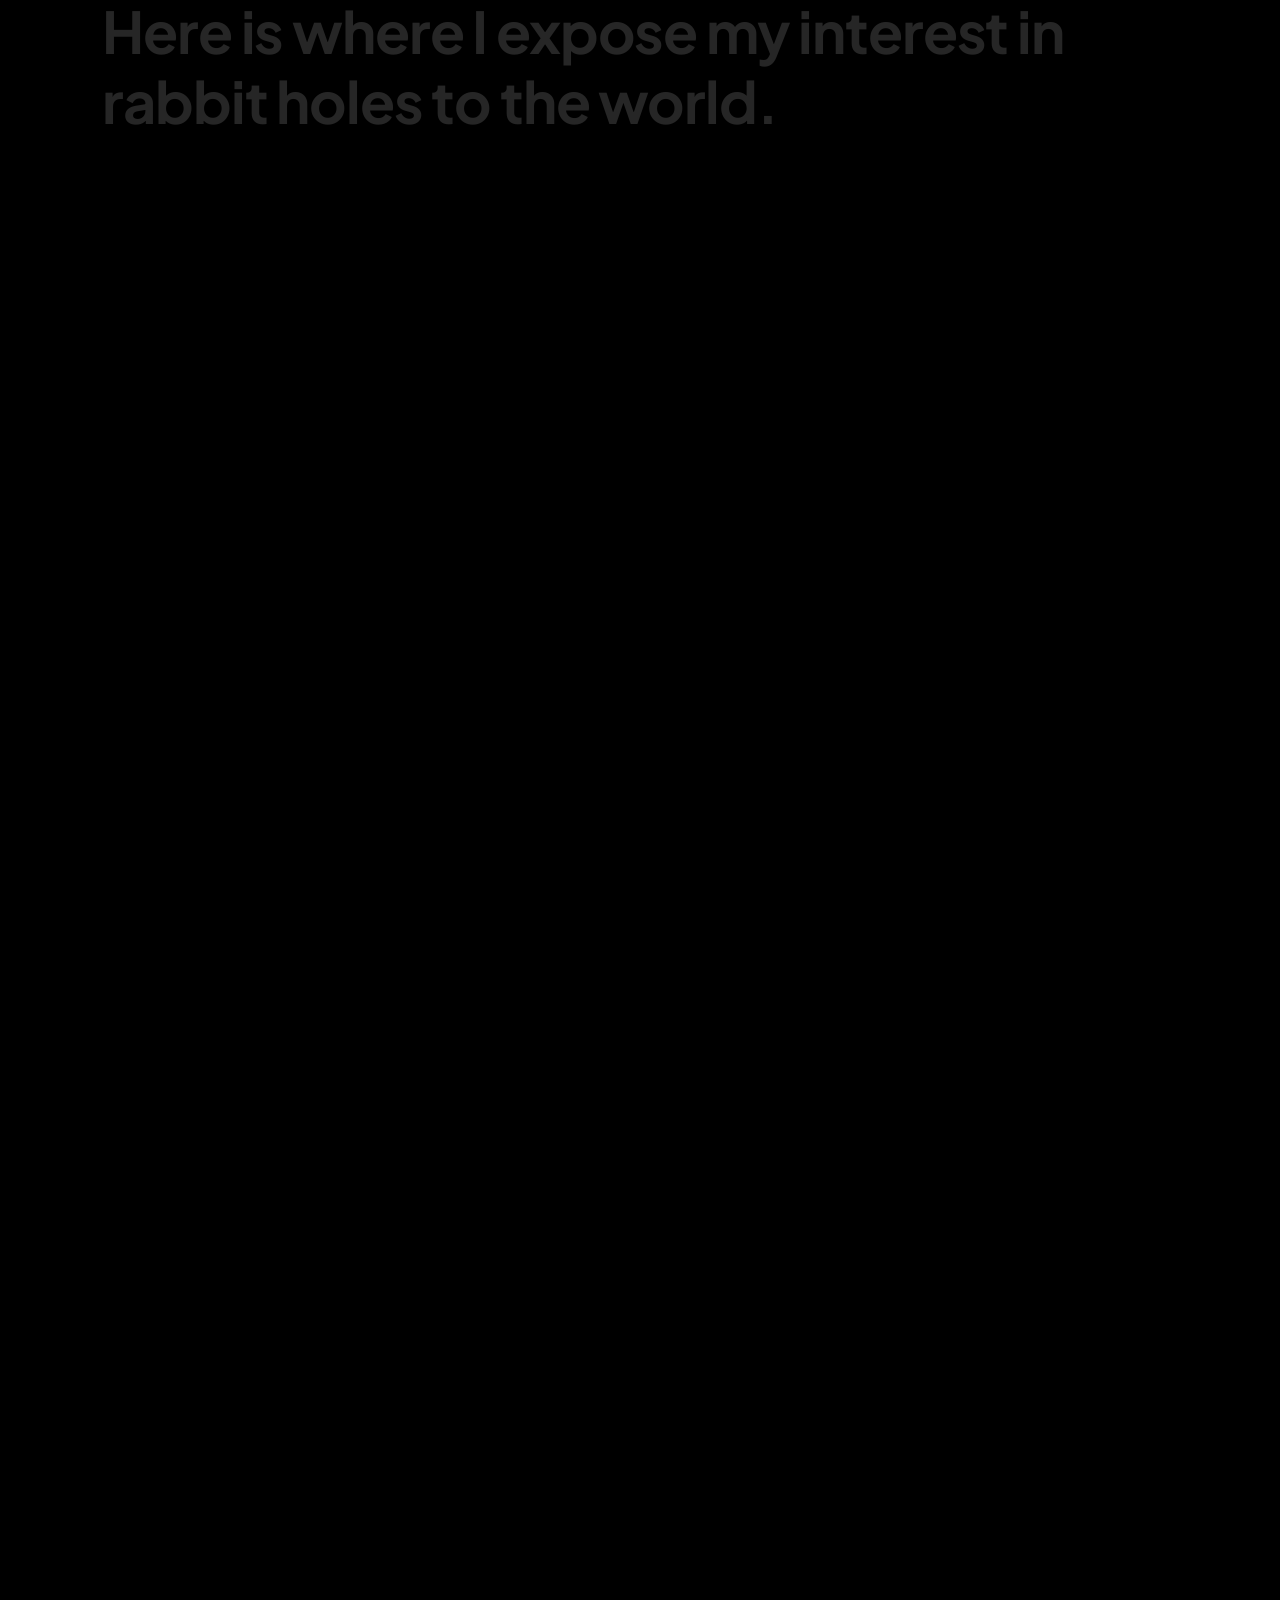
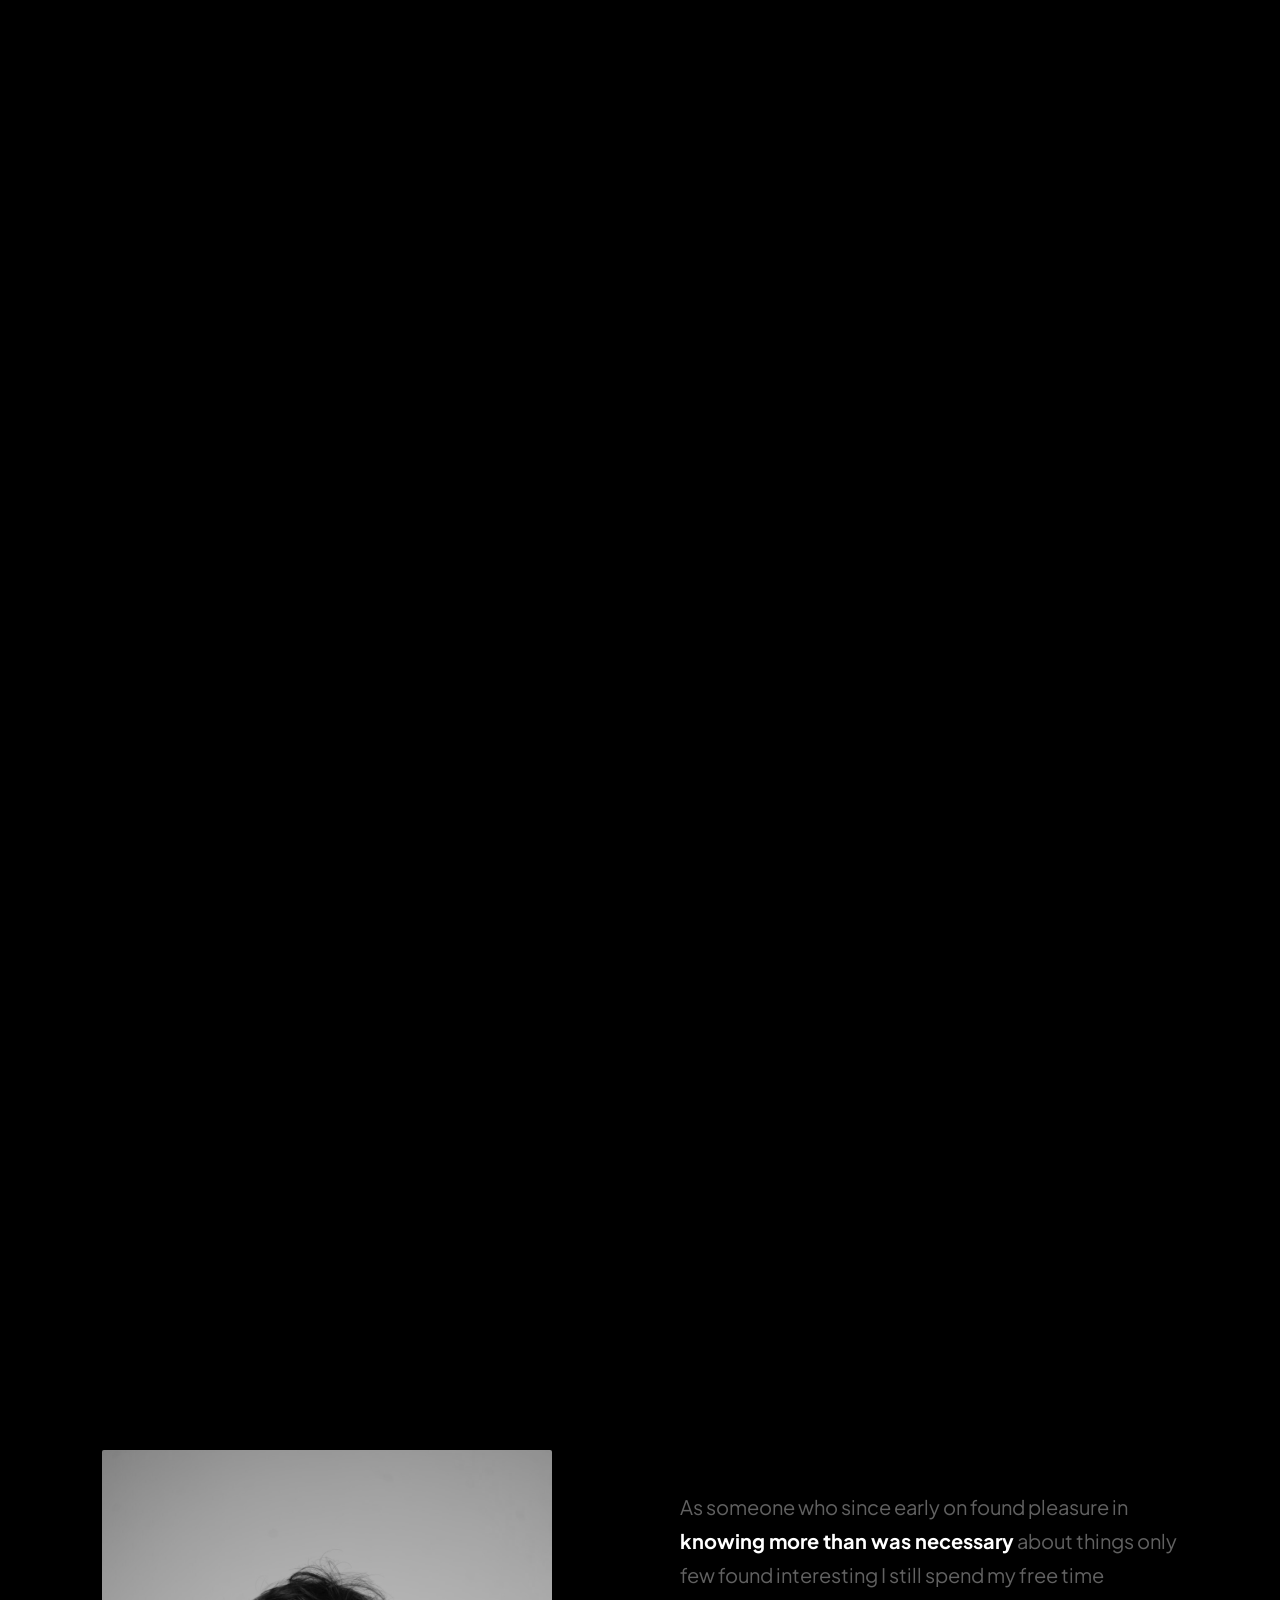
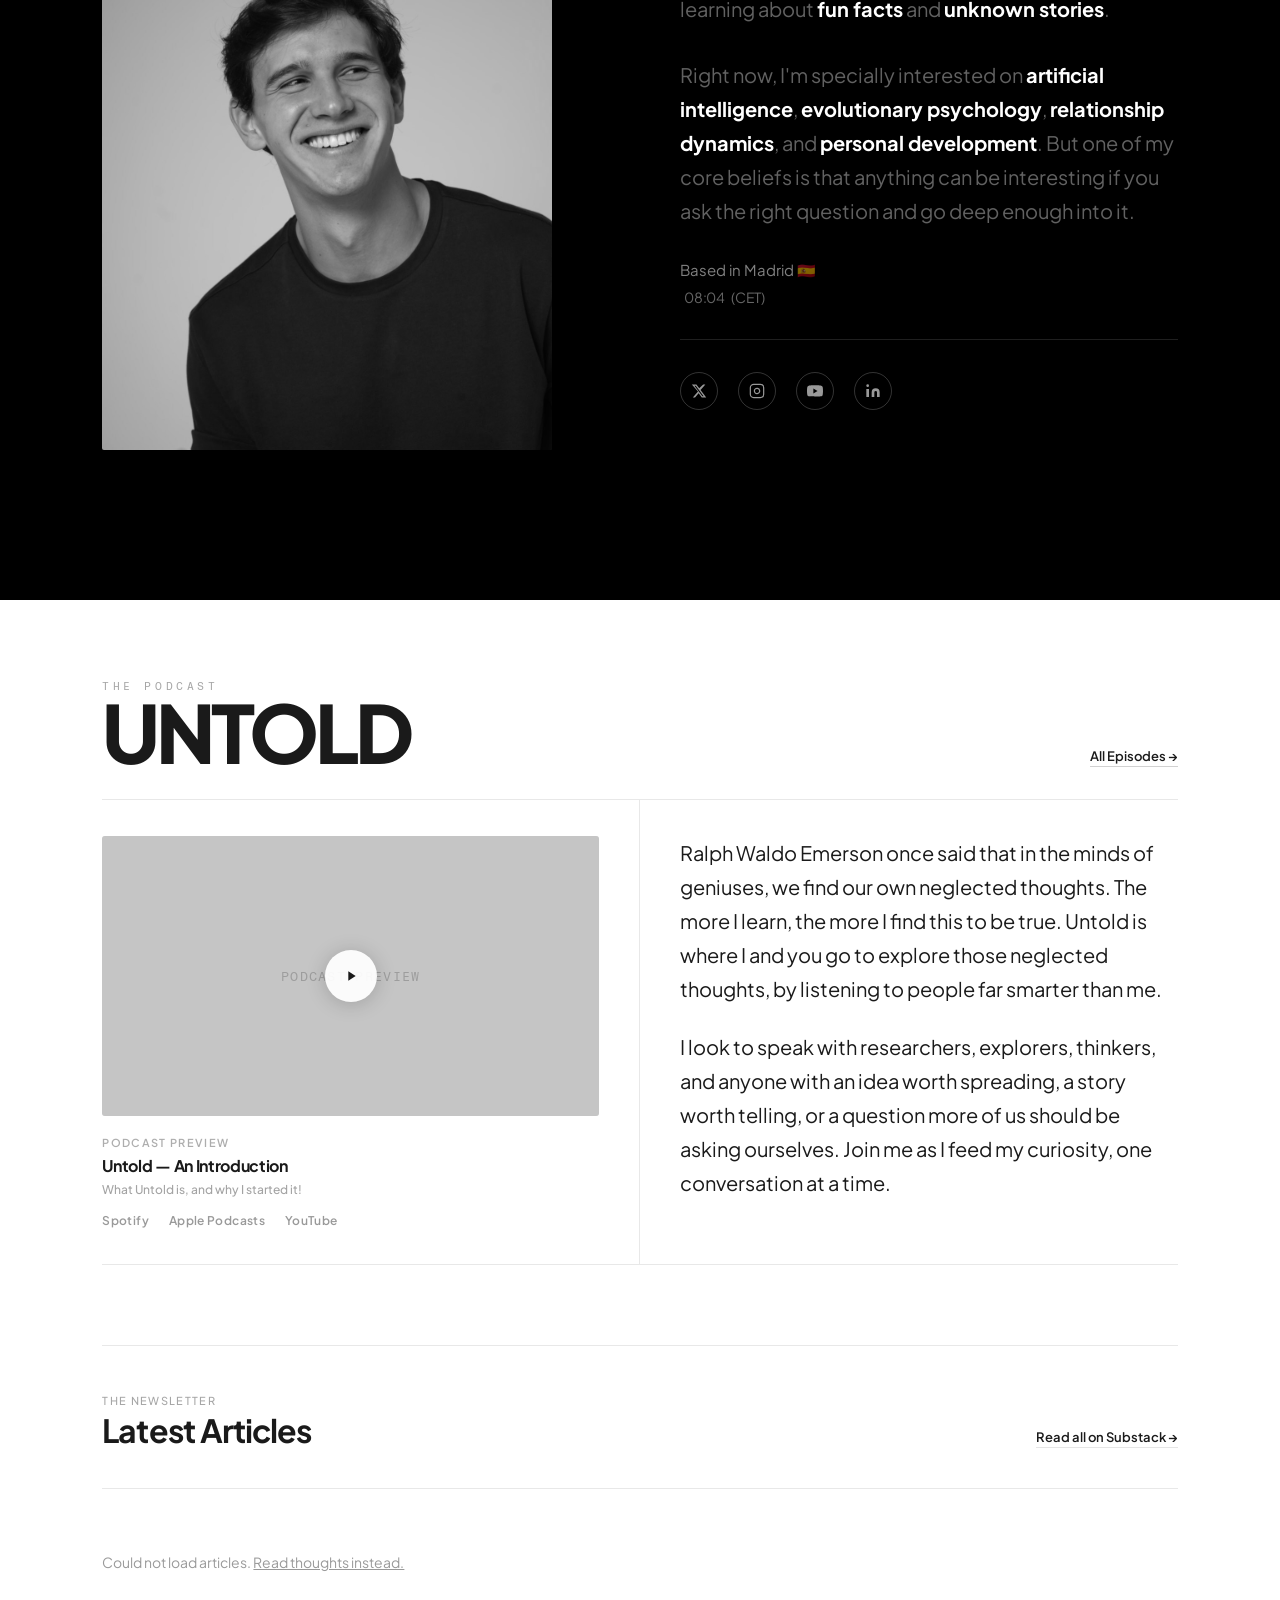
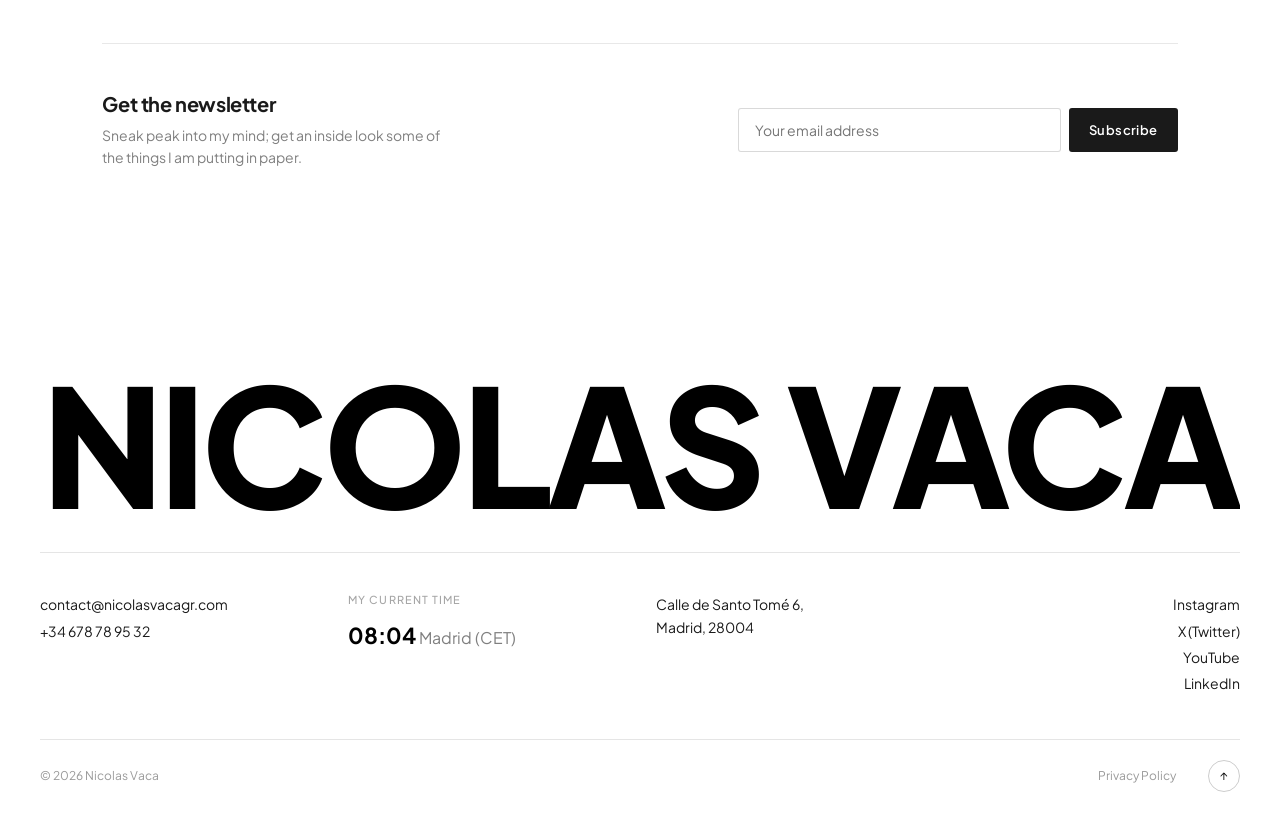
==== commit b4770779: "SEO meta tags, fix 'Based in Madrid', fix newsletter article image source" ====
--- a/index.html
+++ b/index.html
@@ -8,6 +8,11 @@
   <meta charset="UTF-8">
   <meta name="viewport" content="width=device-width, initial-scale=1.0">
   <title>Nicolas Vaca</title>
+    <meta name="description" content="Nicolas Vaca — entrepreneur, podcast host of Untold, and writer based in Madrid. Exploring curiosity through conversations, essays, and ideas.">
+    <meta name="keywords" content="Nicolas Vaca, Untold podcast, Madrid entrepreneur, curiosity podcast, startup ecosystem, AWS, economics IE University">
+    <meta property="og:title" content="Nicolas Vaca">
+    <meta property="og:description" content="Nicolas Vaca — entrepreneur, podcast host of Untold, and writer based in Madrid. Exploring curiosity through conversations, essays, and ideas.">
+    <meta property="og:url" content="https://www.nicolasvacagr.com/">  <meta property="og:type" content="website">  <meta name="twitter:card" content="summary">  <meta name="twitter:title" content="Nicolas Vaca">  <meta name="twitter:description" content="Entrepreneur, podcast host of Untold, and writer based in Madrid. Exploring curiosity through conversations and ideas.">  <link rel="canonical" href="https://www.nicolasvacagr.com/">
   <style>
     *, *::before, *::after { box-sizing: border-box; margin: 0; padding: 0; }
     html { -webkit-font-smoothing: antialiased; scroll-behavior: smooth; }
@@ -200,7 +205,7 @@
     <p class="about-para">As someone who since early on found pleasure in <span class="hi">knowing more than was necessary</span> about things only few found interesting I still spend my free time learning about <span class="hi">fun facts</span> and <span class="hi">unknown stories</span>.</p>
     <p class="about-para">Right now, I'm specially interested on <span class="hi">artificial intelligence</span>, <span class="hi">evolutionary psychology</span>, <span class="hi">relationship dynamics</span>, and <span class="hi">personal development</span>. But one of my core beliefs is that anything can be interesting if you ask the right question and go deep enough into it.</p>
     <div id="about-meta">
-      <div id="about-location">Based and work in Madrid 🇪🇸</div>
+      <div id="about-location">Based in Madrid 🇪🇸</div>
       <div id="about-clock"><span id="clock-time">00:00</span><span> (CET)</span></div>
     </div>
     <div id="about-divider"></div>
@@ -320,7 +325,7 @@
   async function loadArticles() {
   const container = document.getElementById('nl-articles');
   const feedUrl = 'https://nicolasvaca.substack.com/feed';
-  const apiUrl = `https://api.rss2json.com/v1/api.json?rss_url=${encodeURIComponent(feedUrl)}&count=3`;
+  const apiUrl = `https://api.rss2json.com/v1/api.json?rss_url=${encodeURIComponent(feedUrl)}`;
 
   try {
     const res = await fetch(apiUrl);
@@ -336,7 +341,7 @@
       const tmp     = document.createElement('div'); tmp.innerHTML = item.description || '';
       const excerpt = tmp.textContent.replace(/\s+/g, ' ').trim().slice(0, 180);
       return `<a href="${link}" target="_blank" rel="noopener" class="nl-article"${i === arr.length - 1 ? ' style="border-right:none;padding-right:0;"' : ''}>
-        ${imgM ? `<div class="nl-art-img"><img src="${imgM[1]}" alt="${title}" loading="lazy"></div>` : `<div class="nl-art-img" style="background:#e0e0e0;"></div>`}
+        ${imgSrc ? `<div class="nl-art-img"><img src="${imgSrc}" alt="${title}" loading="lazy"></div>` : `<div class="nl-art-img" style="background:#e0e0e0;"></div>`}
         <span class="nl-art-date">${pub}</span>
         <span class="nl-art-title">${title}</span>
         <span class="nl-art-excerpt">${excerpt}</span>
